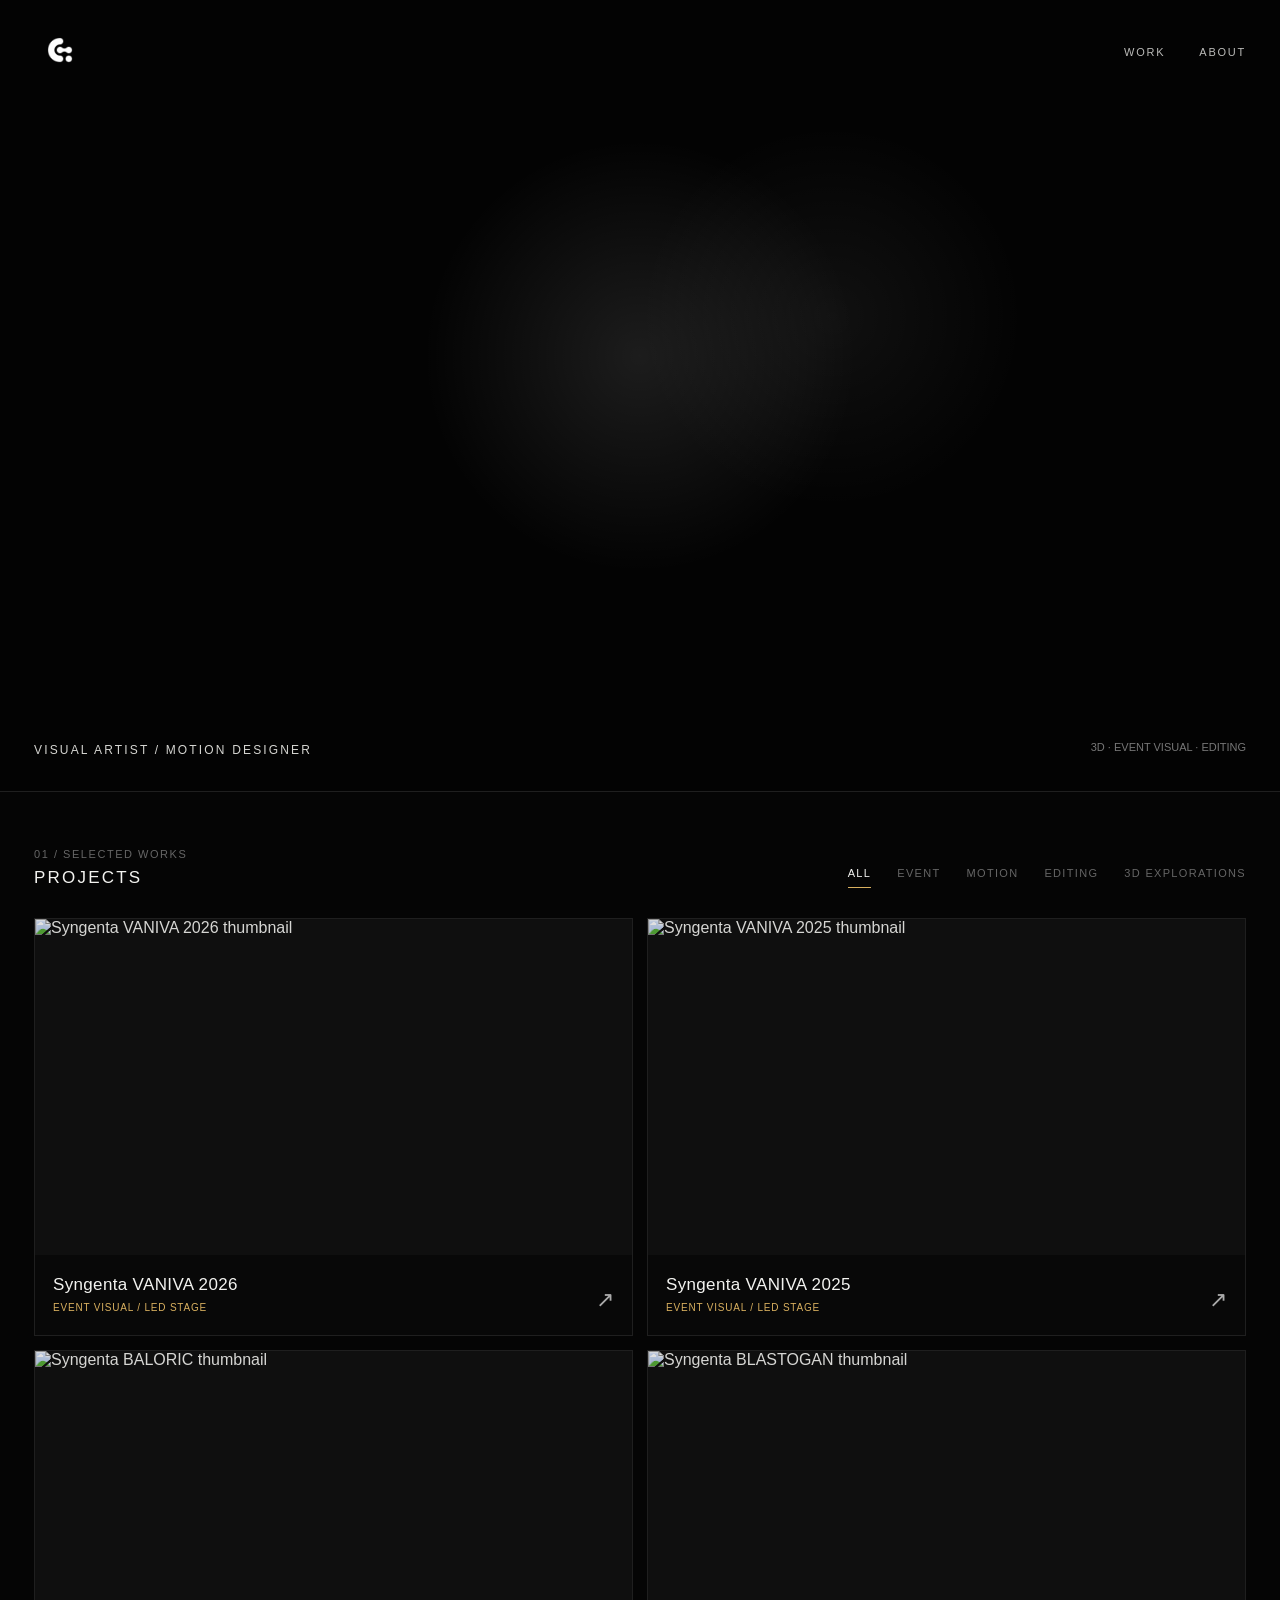
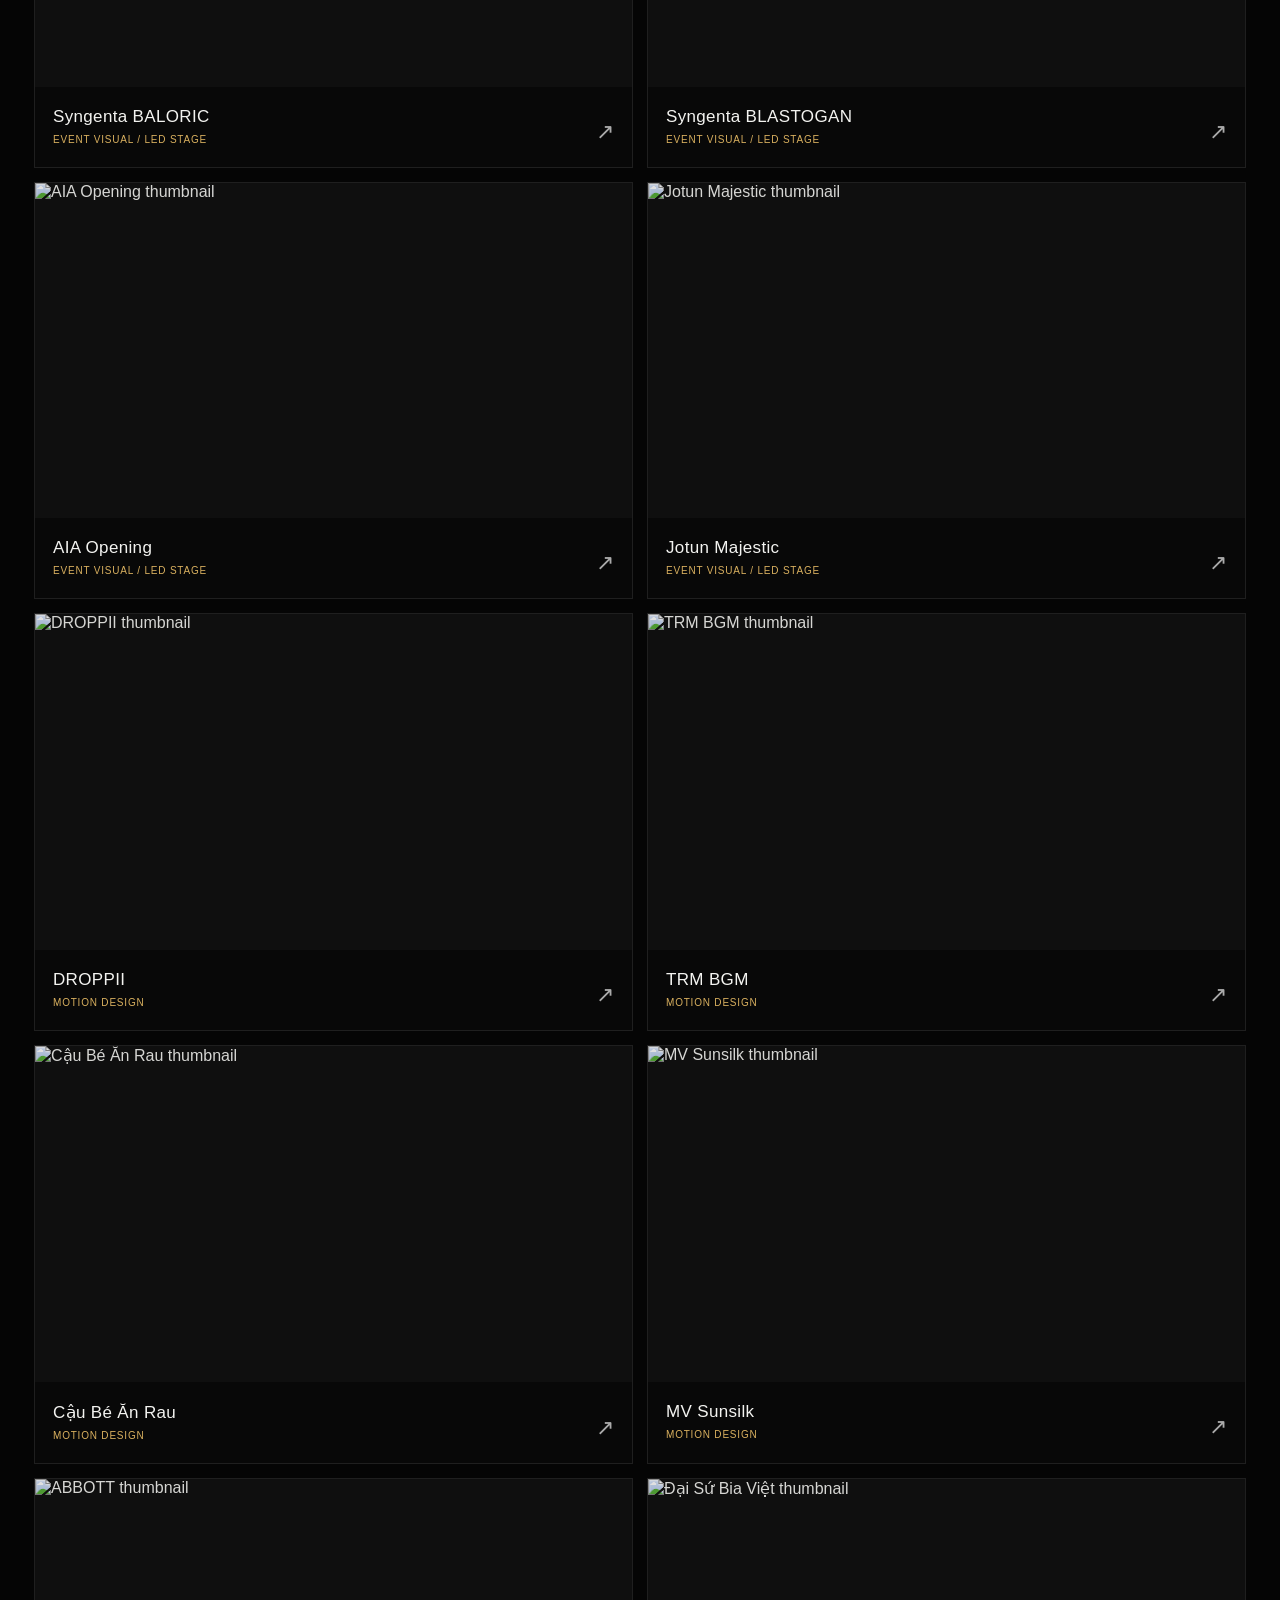
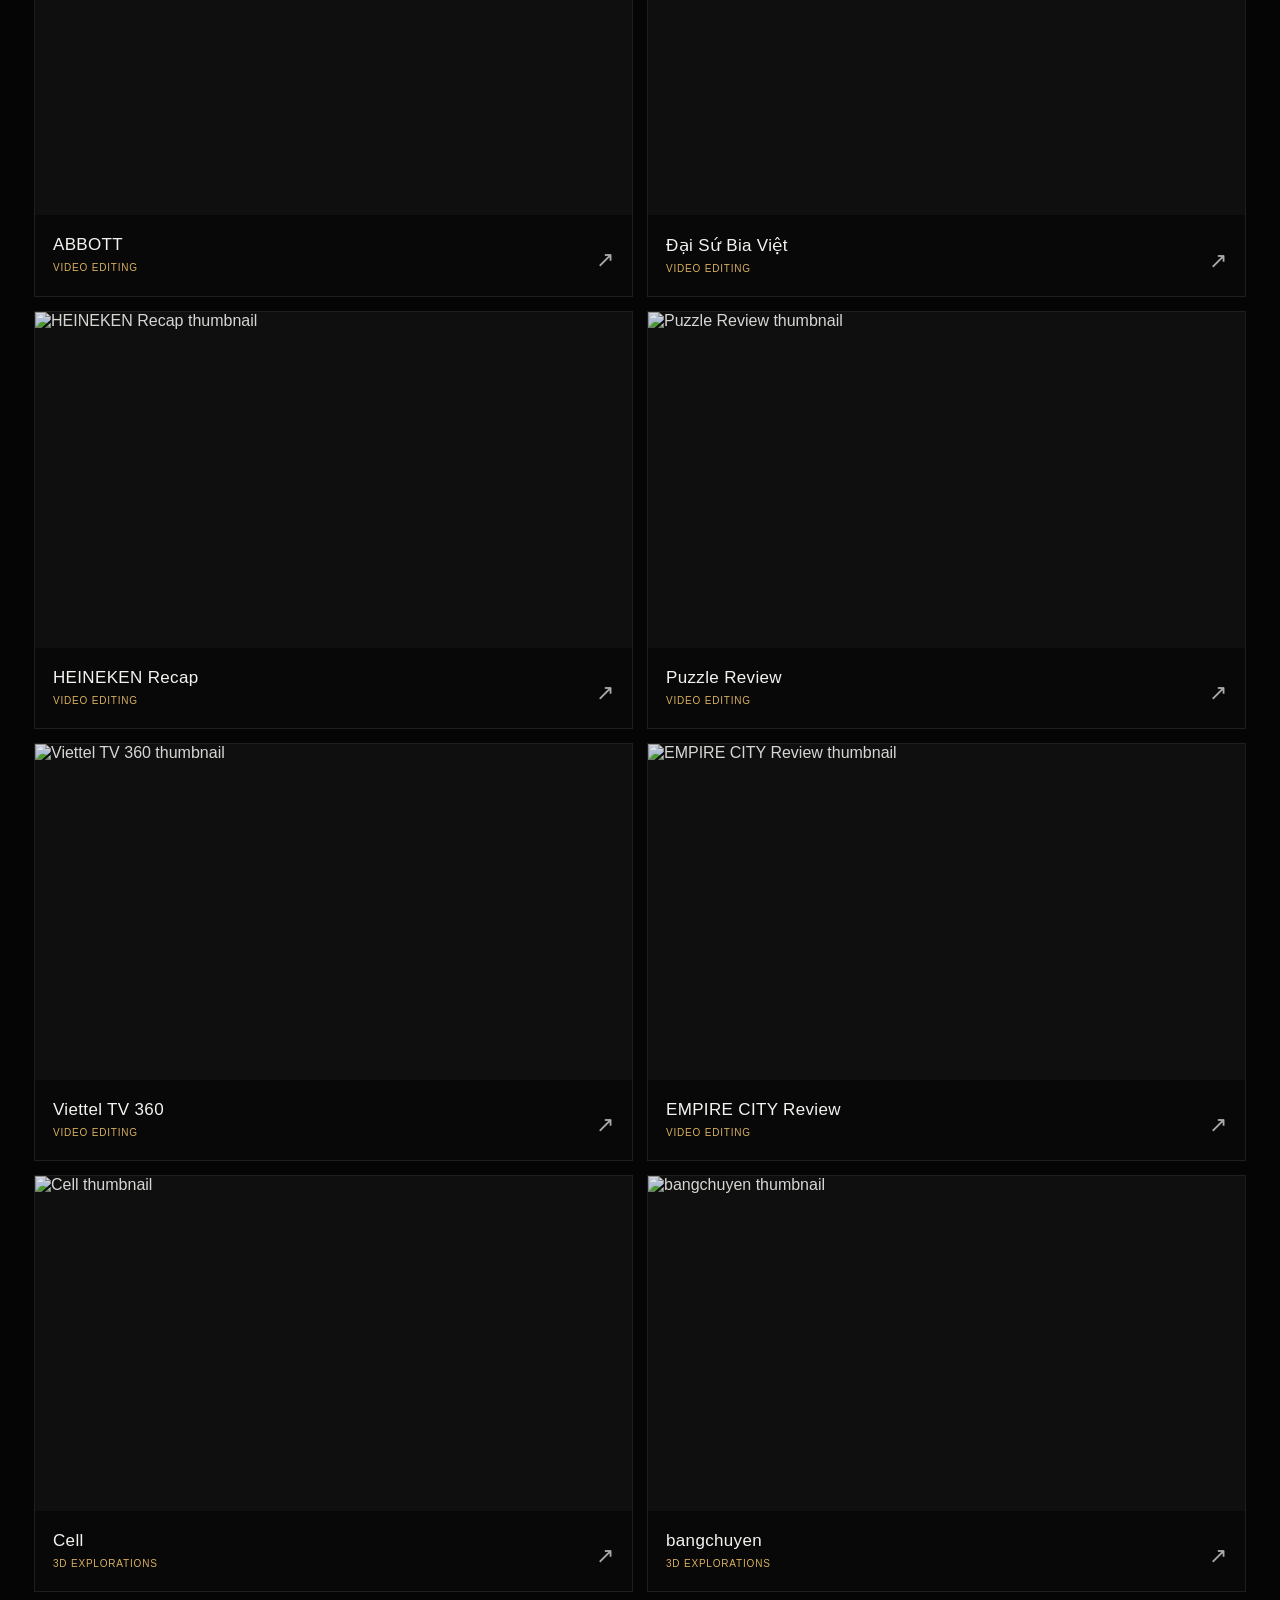
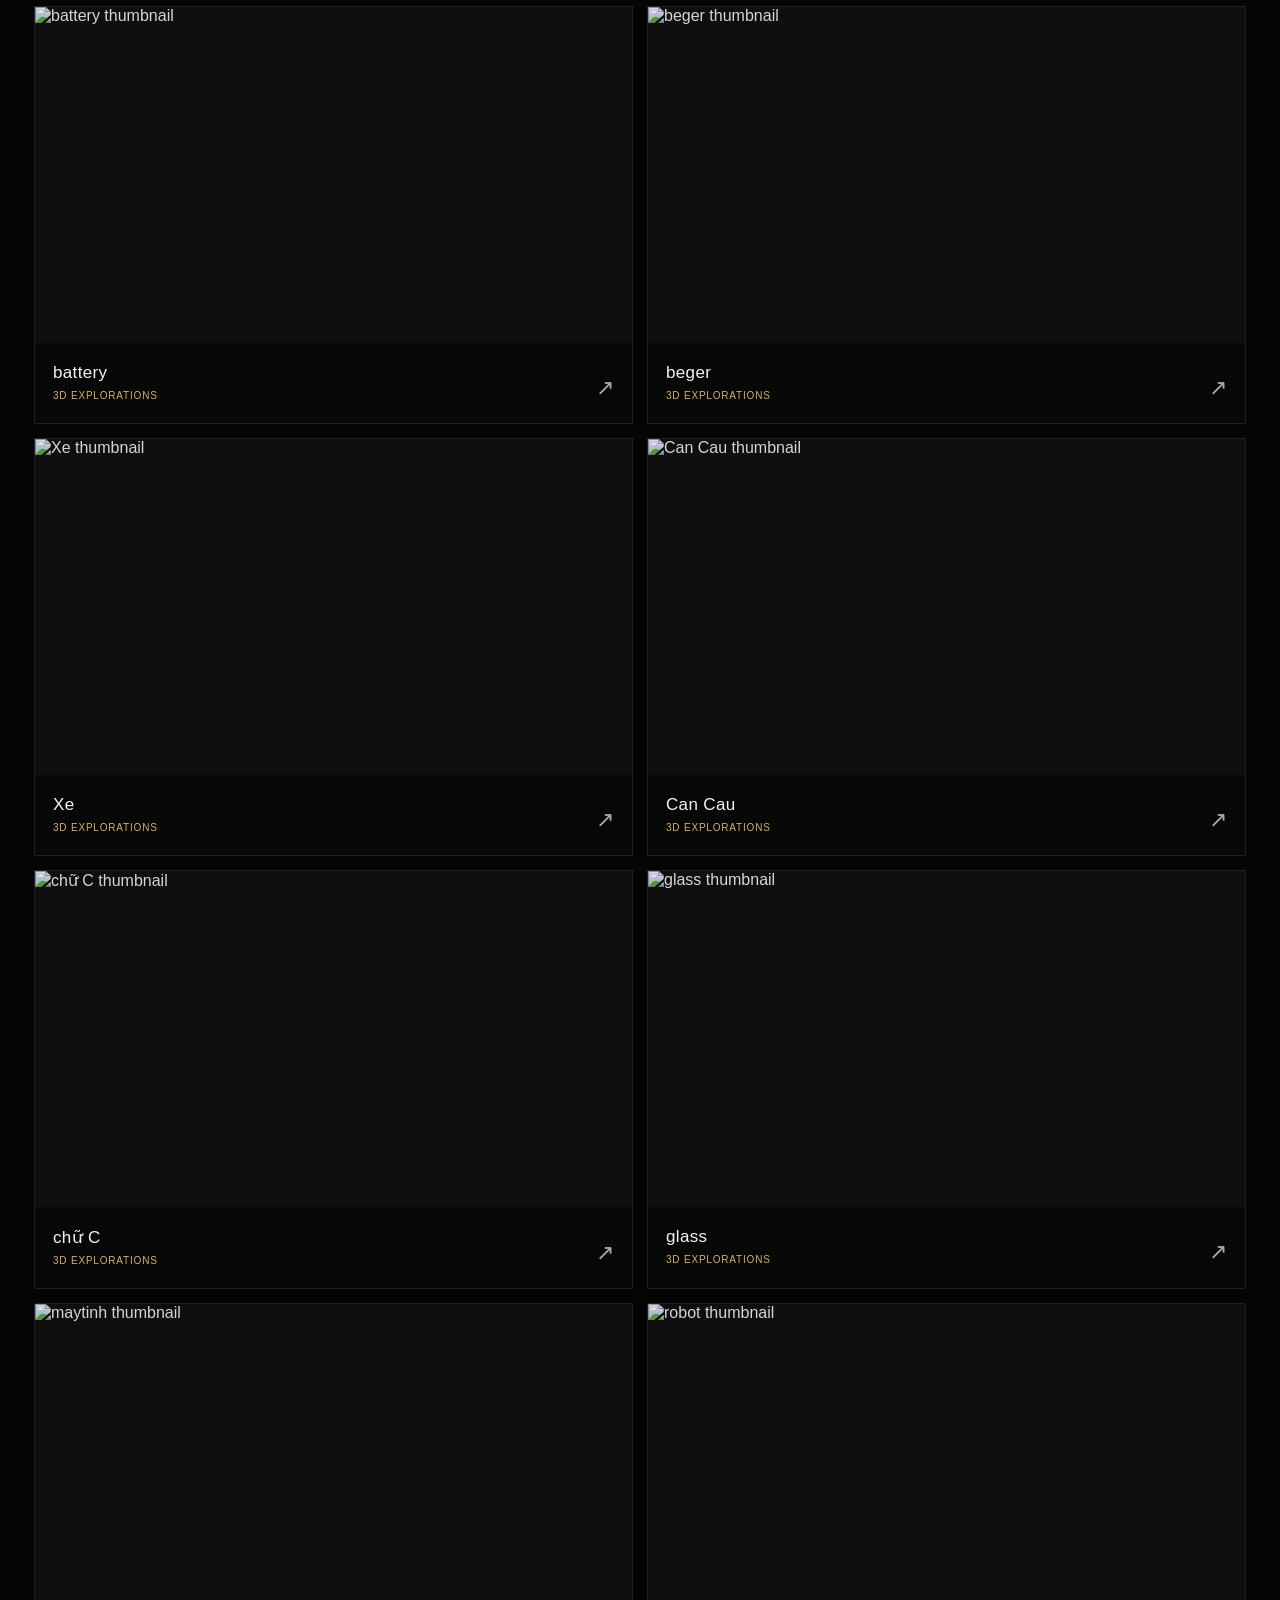
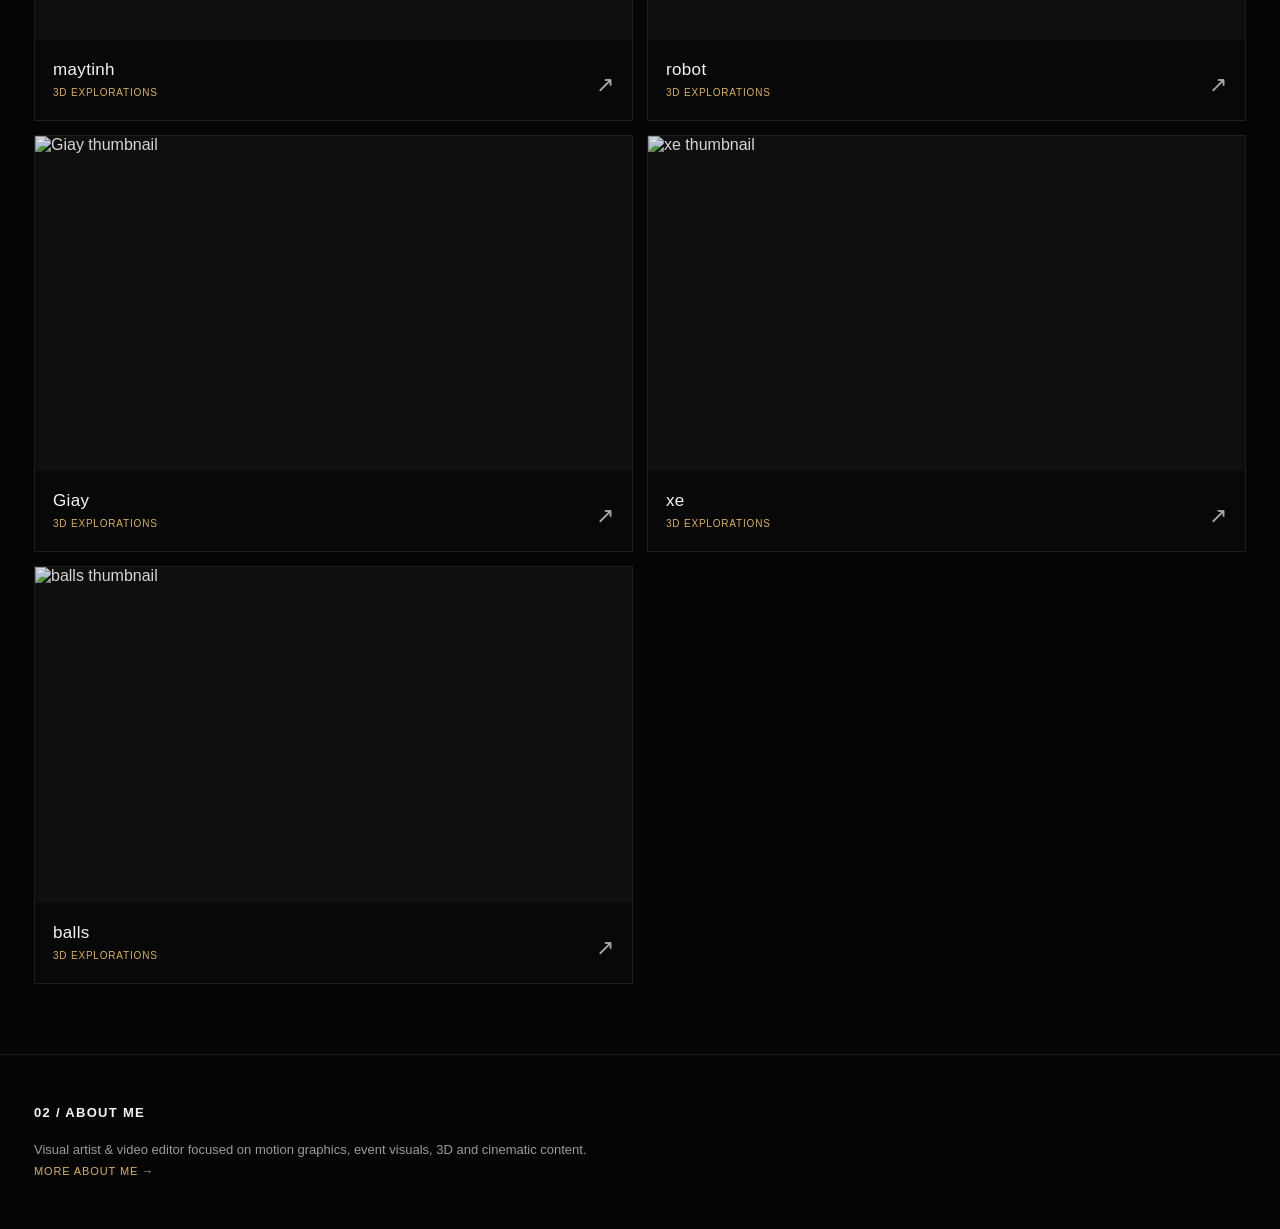
==== index.html @ 20423d8e "Update" ====
<!DOCTYPE html>
<html lang="vi">
<head>
<meta charset="UTF-8" />
<meta name="viewport" content="width=device-width, initial-scale=1.0" />
<title>Cường — Visual Artist</title>
<style>
:root{
  --bg:#050505; --panel:#0b0b0b; --line:#1f1f1f; --text:#f3f3f0;
  --muted:#888; --soft:#b7b7b2; --accent:#d9b05f;
}
*{box-sizing:border-box}
html{scroll-behavior:smooth}
body{margin:0;background:var(--bg);color:var(--text);font-family:Arial,Helvetica,sans-serif}
a{color:inherit;text-decoration:none}
button{font:inherit}
.top{
  position:fixed; inset:0 0 auto 0; z-index:20;
  display:flex; justify-content:space-between; align-items:center;
  padding:24px 34px; mix-blend-mode:difference;
}
.logo{width:52px;height:52px;object-fit:contain}
.nav{display:flex;gap:34px;font-size:11px;letter-spacing:.16em}
.nav a{opacity:.78}.nav a:hover{opacity:1}

.hero{
  height:88vh; min-height:620px; position:relative; overflow:hidden;
  border-bottom:1px solid var(--line);
  background:
    radial-gradient(circle at 50% 45%, rgba(255,255,255,.10), transparent 28%),
    radial-gradient(circle at 65% 40%, rgba(255,255,255,.055), transparent 20%),
    #030303;
}
.hero-video{position:absolute;inset:0;width:100%;height:100%;object-fit:cover}
.hero-copy{
  position:absolute;left:34px;bottom:34px;right:34px;display:flex;justify-content:space-between;align-items:end;gap:20px;
}
.hero-copy .role{font-size:12px;letter-spacing:.18em;color:#d5d5d1;white-space:nowrap}
.hero-copy .note{font-size:11px;color:#777;text-align:right;line-height:1.7;white-space:nowrap}
.section{padding:56px 34px 70px}
.section-head{display:flex;justify-content:space-between;gap:20px;align-items:end;margin-bottom:30px}
.eyebrow{font-size:11px;color:#666;letter-spacing:.14em}
.section-title{font-size:17px;letter-spacing:.13em;margin-top:8px}
.filters{display:flex;gap:26px;flex-wrap:wrap}
.filter{
  border:0;background:none;color:#666;padding:8px 0;cursor:pointer;font-size:11px;letter-spacing:.12em;
  border-bottom:1px solid transparent
}
.filter.active{color:var(--text);border-bottom-color:var(--accent)}
.grid{display:grid;grid-template-columns:repeat(2,1fr);gap:14px}
.card{
  border:1px solid var(--line);background:#080808;overflow:hidden;cursor:pointer;
  transition:transform .25s ease,border-color .25s ease;
}
.card[data-cat="EVENT"]{order:1}
.card[data-cat="MOTION"]{order:2}
.card[data-cat="EDITING"]{order:3}
.card[data-cat="3D"]{order:4}
.card:hover{transform:translateY(-3px);border-color:#383838}
.thumb{
  aspect-ratio:16/9;position:relative;overflow:hidden;
  background:#111;
}
.thumb img,.thumb video{display:block;width:100%;height:100%;object-fit:cover;transition:transform .5s ease}
.thumb:before{
  content:"";position:absolute;inset:0;z-index:2;pointer-events:none;
  background:rgba(0,0,0,.12);opacity:1;transition:opacity .5s ease;
}
.card:hover .thumb:before{opacity:0}
.card:hover .thumb img,.card:hover .thumb video{transform:scale(1.02)}
.art{
  position:absolute;inset:0;display:grid;place-items:center;color:transparent;
  -webkit-text-stroke:1px rgba(255,255,255,.2);font-size:clamp(44px,7vw,100px);
  font-weight:800;letter-spacing:-.06em
}
.meta{padding:20px 18px 22px;display:flex;justify-content:space-between;align-items:end;gap:16px}
.meta h3{margin:0 0 7px;font-size:17px;font-weight:500;letter-spacing:.02em}
.meta p{margin:0;font-size:10px;color:var(--accent);letter-spacing:.08em}
.arrow{font-size:22px;color:#aaa}

.info-row{
  border-top:1px solid var(--line);display:grid;grid-template-columns:1fr;
}
.info-box{padding:50px 34px;border-right:1px solid var(--line)}
.info-box:last-child{border-right:0}
.info-box h4{font-size:13px;letter-spacing:.1em;margin:0 0 20px}
.info-box p{margin:0;color:#9b9b98;line-height:1.6;font-size:13px}
.services{display:grid;grid-template-columns:1fr 1fr;gap:8px 35px;color:#92928f;font-size:12px;line-height:1.55}
.cta{margin-top:35px;color:var(--accent);font-size:11px;letter-spacing:.08em}

.modal{
  position:fixed;inset:0;background:rgba(0,0,0,.94);z-index:50;display:none;
  padding:24px;overflow:auto
}
.modal.open{display:block}
.close{position:fixed;right:28px;top:22px;border:1px solid #333;background:#0c0c0c;color:white;border-radius:999px;padding:10px 16px;cursor:pointer}
.modal-inner{max-width:1100px;margin:70px auto}
.modal-media{width:100%;aspect-ratio:16/9;background:#050505;border:1px solid #222;overflow:hidden}
.modal-media iframe{display:block;width:100%;height:100%;border:0}
.modal-media img{display:none;width:100%;height:100%;object-fit:contain}
.modal h2{font-size:40px;margin:28px 0 8px}.modal-category{color:var(--accent);font-size:10px;letter-spacing:.1em}
@media(max-width:800px){
  .top{padding:18px}.logo{width:44px;height:44px}.nav{gap:16px;font-size:9px}
  .hero{height:78vh;min-height:520px}.hero-copy{left:18px;right:18px}
  .hero-video{object-fit:contain;object-position:center}
  .hero-copy{gap:10px}.hero-copy .role,.hero-copy .note{font-size:7.5px;letter-spacing:.06em}
  .grid{grid-template-columns:1fr}.section{padding:45px 18px 60px}
  .section-head{align-items:flex-start;flex-direction:column}.filters{gap:18px}
  .info-row{grid-template-columns:1fr}.info-box{border-right:0;border-bottom:1px solid var(--line);padding:35px 18px}
  .modal{padding:18px}.modal-inner{margin:60px auto}.modal h2{font-size:28px}.close{right:18px;top:16px}
}
</style>
</head>
<body>
<header class="top">
  <a href="index.html"><img class="logo" src="assets/logo.png" alt="Logo"></a>
  <nav class="nav">
    <a href="index.html#work">WORK</a><a href="about.html">ABOUT</a>
  </nav>
</header>

<section class="hero" id="top">
  <video class="hero-video" autoplay muted loop playsinline>
    <source src="assets/videos/giay_1.mp4" type="video/mp4">
  </video>
  <div class="hero-copy">
    <div class="role">VISUAL ARTIST / MOTION DESIGNER</div>
    <div class="note">3D · EVENT VISUAL · EDITING</div>
  </div>
</section>

<section class="section" id="work">
  <div class="section-head">
    <div><div class="eyebrow">01 / SELECTED WORKS</div><div class="section-title">PROJECTS</div></div>
    <div class="filters">
      <button class="filter active" data-filter="ALL">ALL</button>
      <button class="filter" data-filter="EVENT">EVENT</button>
      <button class="filter" data-filter="MOTION">MOTION</button>
      <button class="filter" data-filter="EDITING">EDITING</button>
      <button class="filter" data-filter="3D">3D EXPLORATIONS</button>
    </div>
  </div>

  <div class="grid" id="grid">
    <article class="card" data-cat="EVENT" data-video="6sA-zxqi7v4" data-title="Syngenta VANIVA 2026" data-category="EVENT VISUAL / LED STAGE">
      <div class="thumb"><img src="https://i.ytimg.com/vi/6sA-zxqi7v4/hqdefault.jpg" alt="Syngenta VANIVA 2026 thumbnail"></div>
      <div class="meta"><div><h3>Syngenta VANIVA 2026</h3><p>EVENT VISUAL / LED STAGE</p></div><span class="arrow">↗</span></div>
    </article>
    <article class="card" data-cat="3D" data-video="U-yZNqQVyns" data-title="Cell" data-category="3D EXPLORATIONS">
      <div class="thumb"><img src="https://i.ytimg.com/vi/U-yZNqQVyns/hqdefault.jpg" alt="Cell thumbnail" loading="lazy"></div>
      <div class="meta"><div><h3>Cell</h3><p>3D EXPLORATIONS</p></div><span class="arrow">↗</span></div>
    </article>
    <article class="card" data-cat="3D" data-video="sYf1fS3Aq9I" data-title="bangchuyen" data-category="3D EXPLORATIONS">
      <div class="thumb"><img src="https://i.ytimg.com/vi/sYf1fS3Aq9I/hqdefault.jpg" alt="bangchuyen thumbnail" loading="lazy"></div>
      <div class="meta"><div><h3>bangchuyen</h3><p>3D EXPLORATIONS</p></div><span class="arrow">↗</span></div>
    </article>
    <article class="card" data-cat="3D" data-video="ia6evfsVV-A" data-title="battery" data-category="3D EXPLORATIONS">
      <div class="thumb"><img src="https://i.ytimg.com/vi/ia6evfsVV-A/hqdefault.jpg" alt="battery thumbnail" loading="lazy"></div>
      <div class="meta"><div><h3>battery</h3><p>3D EXPLORATIONS</p></div><span class="arrow">↗</span></div>
    </article>
    <article class="card" data-cat="3D" data-video="ka4TWDkLTWE" data-title="beger" data-category="3D EXPLORATIONS">
      <div class="thumb"><img src="https://i.ytimg.com/vi/ka4TWDkLTWE/hqdefault.jpg" alt="beger thumbnail" loading="lazy"></div>
      <div class="meta"><div><h3>beger</h3><p>3D EXPLORATIONS</p></div><span class="arrow">↗</span></div>
    </article>
    <article class="card" data-cat="3D" data-video="eKT0KDdfbSI" data-title="Xe" data-category="3D EXPLORATIONS">
      <div class="thumb"><img src="https://i.ytimg.com/vi/eKT0KDdfbSI/hqdefault.jpg" alt="Xe thumbnail" loading="lazy"></div>
      <div class="meta"><div><h3>Xe</h3><p>3D EXPLORATIONS</p></div><span class="arrow">↗</span></div>
    </article>
    <article class="card" data-cat="3D" data-video="ofZ-VG8RTYM" data-title="Can Cau" data-category="3D EXPLORATIONS">
      <div class="thumb"><img src="https://i.ytimg.com/vi/ofZ-VG8RTYM/hqdefault.jpg" alt="Can Cau thumbnail" loading="lazy"></div>
      <div class="meta"><div><h3>Can Cau</h3><p>3D EXPLORATIONS</p></div><span class="arrow">↗</span></div>
    </article>
    <article class="card" data-cat="3D" data-video="NkuWmxwVcZo" data-title="chữ C" data-category="3D EXPLORATIONS">
      <div class="thumb"><img src="https://i.ytimg.com/vi/NkuWmxwVcZo/hqdefault.jpg" alt="chữ C thumbnail" loading="lazy"></div>
      <div class="meta"><div><h3>chữ C</h3><p>3D EXPLORATIONS</p></div><span class="arrow">↗</span></div>
    </article>
    <article class="card" data-cat="3D" data-video="VlwT2U1RGMo" data-title="glass" data-category="3D EXPLORATIONS">
      <div class="thumb"><img src="https://i.ytimg.com/vi/VlwT2U1RGMo/hqdefault.jpg" alt="glass thumbnail" loading="lazy"></div>
      <div class="meta"><div><h3>glass</h3><p>3D EXPLORATIONS</p></div><span class="arrow">↗</span></div>
    </article>
    <article class="card" data-cat="3D" data-video="ahlWnMLXynU" data-title="maytinh" data-category="3D EXPLORATIONS">
      <div class="thumb"><img src="https://i.ytimg.com/vi/ahlWnMLXynU/hqdefault.jpg" alt="maytinh thumbnail" loading="lazy"></div>
      <div class="meta"><div><h3>maytinh</h3><p>3D EXPLORATIONS</p></div><span class="arrow">↗</span></div>
    </article>
    <article class="card" data-cat="3D" data-video="-2MRdk_2Erg" data-title="robot" data-category="3D EXPLORATIONS">
      <div class="thumb"><img src="https://i.ytimg.com/vi/-2MRdk_2Erg/hqdefault.jpg" alt="robot thumbnail" loading="lazy"></div>
      <div class="meta"><div><h3>robot</h3><p>3D EXPLORATIONS</p></div><span class="arrow">↗</span></div>
    </article>
    <article class="card" data-cat="3D" data-video="8PiAumzWV1k" data-title="Giay" data-category="3D EXPLORATIONS">
      <div class="thumb"><img src="https://i.ytimg.com/vi/8PiAumzWV1k/hqdefault.jpg" alt="Giay thumbnail" loading="lazy"></div>
      <div class="meta"><div><h3>Giay</h3><p>3D EXPLORATIONS</p></div><span class="arrow">↗</span></div>
    </article>
    <article class="card" data-cat="3D" data-video="ugdUMQbvVQY" data-title="xe" data-category="3D EXPLORATIONS">
      <div class="thumb"><img src="https://i.ytimg.com/vi/ugdUMQbvVQY/hqdefault.jpg" alt="xe thumbnail" loading="lazy"></div>
      <div class="meta"><div><h3>xe</h3><p>3D EXPLORATIONS</p></div><span class="arrow">↗</span></div>
    </article>
    <article class="card" data-cat="3D" data-video="QKWSni_15Ks" data-title="balls" data-category="3D EXPLORATIONS">
      <div class="thumb"><img src="https://i.ytimg.com/vi/QKWSni_15Ks/hqdefault.jpg" alt="balls thumbnail" loading="lazy"></div>
      <div class="meta"><div><h3>balls</h3><p>3D EXPLORATIONS</p></div><span class="arrow">↗</span></div>
    </article>
    <article class="card" data-cat="EVENT" data-video="q_cbhYwgh4A" data-title="Syngenta VANIVA 2025" data-category="EVENT VISUAL / LED STAGE">
      <div class="thumb"><img src="https://i.ytimg.com/vi/q_cbhYwgh4A/hqdefault.jpg" alt="Syngenta VANIVA 2025 thumbnail" loading="lazy"></div>
      <div class="meta"><div><h3>Syngenta VANIVA 2025</h3><p>EVENT VISUAL / LED STAGE</p></div><span class="arrow">↗</span></div>
    </article>
    <article class="card" data-cat="EVENT" data-video="uNPovoSzhiY" data-title="Syngenta BALORIC" data-category="EVENT VISUAL / LED STAGE">
      <div class="thumb"><img src="https://i.ytimg.com/vi/uNPovoSzhiY/hqdefault.jpg" alt="Syngenta BALORIC thumbnail" loading="lazy"></div>
      <div class="meta"><div><h3>Syngenta BALORIC</h3><p>EVENT VISUAL / LED STAGE</p></div><span class="arrow">↗</span></div>
    </article>
    <article class="card" data-cat="EVENT" data-video="l1y2-dmFBjY" data-title="Syngenta BLASTOGAN" data-category="EVENT VISUAL / LED STAGE">
      <div class="thumb"><img src="https://i.ytimg.com/vi/l1y2-dmFBjY/hqdefault.jpg" alt="Syngenta BLASTOGAN thumbnail" loading="lazy"></div>
      <div class="meta"><div><h3>Syngenta BLASTOGAN</h3><p>EVENT VISUAL / LED STAGE</p></div><span class="arrow">↗</span></div>
    </article>
    <article class="card" data-cat="EVENT" data-video="PlK2rkwNQvg" data-title="AIA Opening" data-category="EVENT VISUAL / LED STAGE">
      <div class="thumb"><img src="https://i.ytimg.com/vi/PlK2rkwNQvg/hqdefault.jpg" alt="AIA Opening thumbnail" loading="lazy"></div>
      <div class="meta"><div><h3>AIA Opening</h3><p>EVENT VISUAL / LED STAGE</p></div><span class="arrow">↗</span></div>
    </article>
    <article class="card" data-cat="EVENT" data-video="0jo7dJBhww0" data-title="Jotun Majestic" data-category="EVENT VISUAL / LED STAGE">
      <div class="thumb"><img src="https://i.ytimg.com/vi/0jo7dJBhww0/hqdefault.jpg" alt="Jotun Majestic thumbnail" loading="lazy"></div>
      <div class="meta"><div><h3>Jotun Majestic</h3><p>EVENT VISUAL / LED STAGE</p></div><span class="arrow">↗</span></div>
    </article>
    <article class="card" data-cat="EDITING" data-video="77JFdbl6MQI" data-title="ABBOTT" data-category="VIDEO EDITING">
      <div class="thumb"><img src="https://i.ytimg.com/vi/77JFdbl6MQI/hqdefault.jpg" alt="ABBOTT thumbnail" loading="lazy"></div>
      <div class="meta"><div><h3>ABBOTT</h3><p>VIDEO EDITING</p></div><span class="arrow">↗</span></div>
    </article>
    <article class="card" data-cat="EDITING" data-video="rooUxNhh8Tk" data-title="Đại Sứ Bia Việt" data-category="VIDEO EDITING">
      <div class="thumb"><img src="https://i.ytimg.com/vi/rooUxNhh8Tk/hqdefault.jpg" alt="Đại Sứ Bia Việt thumbnail" loading="lazy"></div>
      <div class="meta"><div><h3>Đại Sứ Bia Việt</h3><p>VIDEO EDITING</p></div><span class="arrow">↗</span></div>
    </article>
    <article class="card" data-cat="EDITING" data-video="r-G0ZVyq8MU" data-title="HEINEKEN Recap" data-category="VIDEO EDITING">
      <div class="thumb"><img src="https://i.ytimg.com/vi/r-G0ZVyq8MU/hqdefault.jpg" alt="HEINEKEN Recap thumbnail" loading="lazy"></div>
      <div class="meta"><div><h3>HEINEKEN Recap</h3><p>VIDEO EDITING</p></div><span class="arrow">↗</span></div>
    </article>
    <article class="card" data-cat="EDITING" data-video="-Uy4yhtB9PE" data-title="Puzzle Review" data-category="VIDEO EDITING">
      <div class="thumb"><img src="https://i.ytimg.com/vi/-Uy4yhtB9PE/hqdefault.jpg" alt="Puzzle Review thumbnail" loading="lazy"></div>
      <div class="meta"><div><h3>Puzzle Review</h3><p>VIDEO EDITING</p></div><span class="arrow">↗</span></div>
    </article>
    <article class="card" data-cat="EDITING" data-video="tvSbwZFsOyM" data-title="Viettel TV 360" data-category="VIDEO EDITING">
      <div class="thumb"><img src="https://i.ytimg.com/vi/tvSbwZFsOyM/hqdefault.jpg" alt="Viettel TV 360 thumbnail" loading="lazy"></div>
      <div class="meta"><div><h3>Viettel TV 360</h3><p>VIDEO EDITING</p></div><span class="arrow">↗</span></div>
    </article>
    <article class="card" data-cat="EDITING" data-video="HhEz293NPJQ" data-title="EMPIRE CITY Review" data-category="VIDEO EDITING">
      <div class="thumb"><img src="https://i.ytimg.com/vi/HhEz293NPJQ/hqdefault.jpg" alt="EMPIRE CITY Review thumbnail" loading="lazy"></div>
      <div class="meta"><div><h3>EMPIRE CITY Review</h3><p>VIDEO EDITING</p></div><span class="arrow">↗</span></div>
    </article>
    <article class="card" data-cat="MOTION" data-video="fyZs5vXZT70" data-title="DROPPII" data-category="MOTION DESIGN">
      <div class="thumb"><img src="https://i.ytimg.com/vi/fyZs5vXZT70/hqdefault.jpg" alt="DROPPII thumbnail" loading="lazy"></div>
      <div class="meta"><div><h3>DROPPII</h3><p>MOTION DESIGN</p></div><span class="arrow">↗</span></div>
    </article>
    <article class="card" data-cat="MOTION" data-video="N7o5Y0JusLk" data-title="TRM BGM" data-category="MOTION DESIGN">
      <div class="thumb"><img src="https://i.ytimg.com/vi/N7o5Y0JusLk/hqdefault.jpg" alt="TRM BGM thumbnail" loading="lazy"></div>
      <div class="meta"><div><h3>TRM BGM</h3><p>MOTION DESIGN</p></div><span class="arrow">↗</span></div>
    </article>
    <article class="card" data-cat="MOTION" data-video="HSZMES1Xo2o" data-title="Cậu Bé Ăn Rau" data-category="MOTION DESIGN">
      <div class="thumb"><img src="https://i.ytimg.com/vi/HSZMES1Xo2o/hqdefault.jpg" alt="Cậu Bé Ăn Rau thumbnail" loading="lazy"></div>
      <div class="meta"><div><h3>Cậu Bé Ăn Rau</h3><p>MOTION DESIGN</p></div><span class="arrow">↗</span></div>
    </article>
    <article class="card" data-cat="MOTION" data-video="LfWkdLpfxsc" data-title="MV Sunsilk" data-category="MOTION DESIGN">
      <div class="thumb"><img src="https://i.ytimg.com/vi/LfWkdLpfxsc/hqdefault.jpg" alt="MV Sunsilk thumbnail" loading="lazy"></div>
      <div class="meta"><div><h3>MV Sunsilk</h3><p>MOTION DESIGN</p></div><span class="arrow">↗</span></div>
    </article>
  </div>
</section>

<section class="info-row">
  <div class="info-box" id="about">
    <h4><a href="about.html">02 / ABOUT ME</a></h4>
    <p>Visual artist & video editor focused on motion graphics, event visuals, 3D and cinematic content.</p>
    <a class="cta" href="about.html">MORE ABOUT ME →</a>
  </div>
</section>

<div class="modal" id="modal">
  <button class="close" id="close">CLOSE ×</button>
  <div class="modal-inner">
    <div class="modal-media">
      <iframe id="projectVideo" title="Project video" allow="autoplay; encrypted-media; picture-in-picture" allowfullscreen></iframe>
      <img id="projectImage" src="" alt="Project preview">
    </div>
    <h2 id="modalTitle">PROJECT</h2>
    <div class="modal-category" id="modalCategory">EVENT VISUAL / LED STAGE</div>
  </div>
</div>

<script>
const filters=[...document.querySelectorAll('.filter')];
const cards=[...document.querySelectorAll('.card')];
document.querySelectorAll('.thumb video').forEach(preview=>{
  const card=preview.closest('.card');
  card.addEventListener('mouseenter',()=>preview.play().catch(()=>{}));
  card.addEventListener('mouseleave',()=>{
    preview.pause();
    preview.currentTime=0;
  });
});
filters.forEach(btn=>btn.addEventListener('click',()=>{
  filters.forEach(x=>x.classList.remove('active')); btn.classList.add('active');
  const f=btn.dataset.filter;
  cards.forEach(card=>{
    const show=f==='ALL'||card.dataset.cat.split(' ').includes(f);
    card.style.display=show?'block':'none';
  });
}));
const modal=document.getElementById('modal');
const projectVideo=document.getElementById('projectVideo');
const projectImage=document.getElementById('projectImage');
const modalTitle=document.getElementById('modalTitle');
const modalCategory=document.getElementById('modalCategory');
const mediaCards=[...document.querySelectorAll('[data-video],[data-image]')];
const openModal=card=>{
  if(card.dataset.video){
    projectImage.style.display='none';
    projectVideo.style.display='block';
    projectVideo.src=`https://www.youtube.com/embed/${card.dataset.video}?autoplay=1&rel=0`;
  }else{
    projectVideo.style.display='none';
    projectImage.style.display='block';
    projectImage.src=card.dataset.image;
    projectImage.alt=`${card.dataset.title} preview`;
  }
  modalTitle.textContent=card.dataset.title;
  modalCategory.textContent=card.dataset.category;
  modal.classList.add('open');
  document.body.style.overflow='hidden';
};
const closeModal=()=>{
  modal.classList.remove('open');
  projectVideo.src='';
  projectImage.src='';
  document.body.style.overflow='';
};
mediaCards.forEach(card=>card.addEventListener('click',()=>openModal(card)));
document.getElementById('close').onclick=closeModal;
modal.addEventListener('click',e=>{if(e.target===modal)closeModal()});
document.addEventListener('keydown',e=>{if(e.key==='Escape'&&modal.classList.contains('open'))closeModal()});
</script>
</body>
</html>
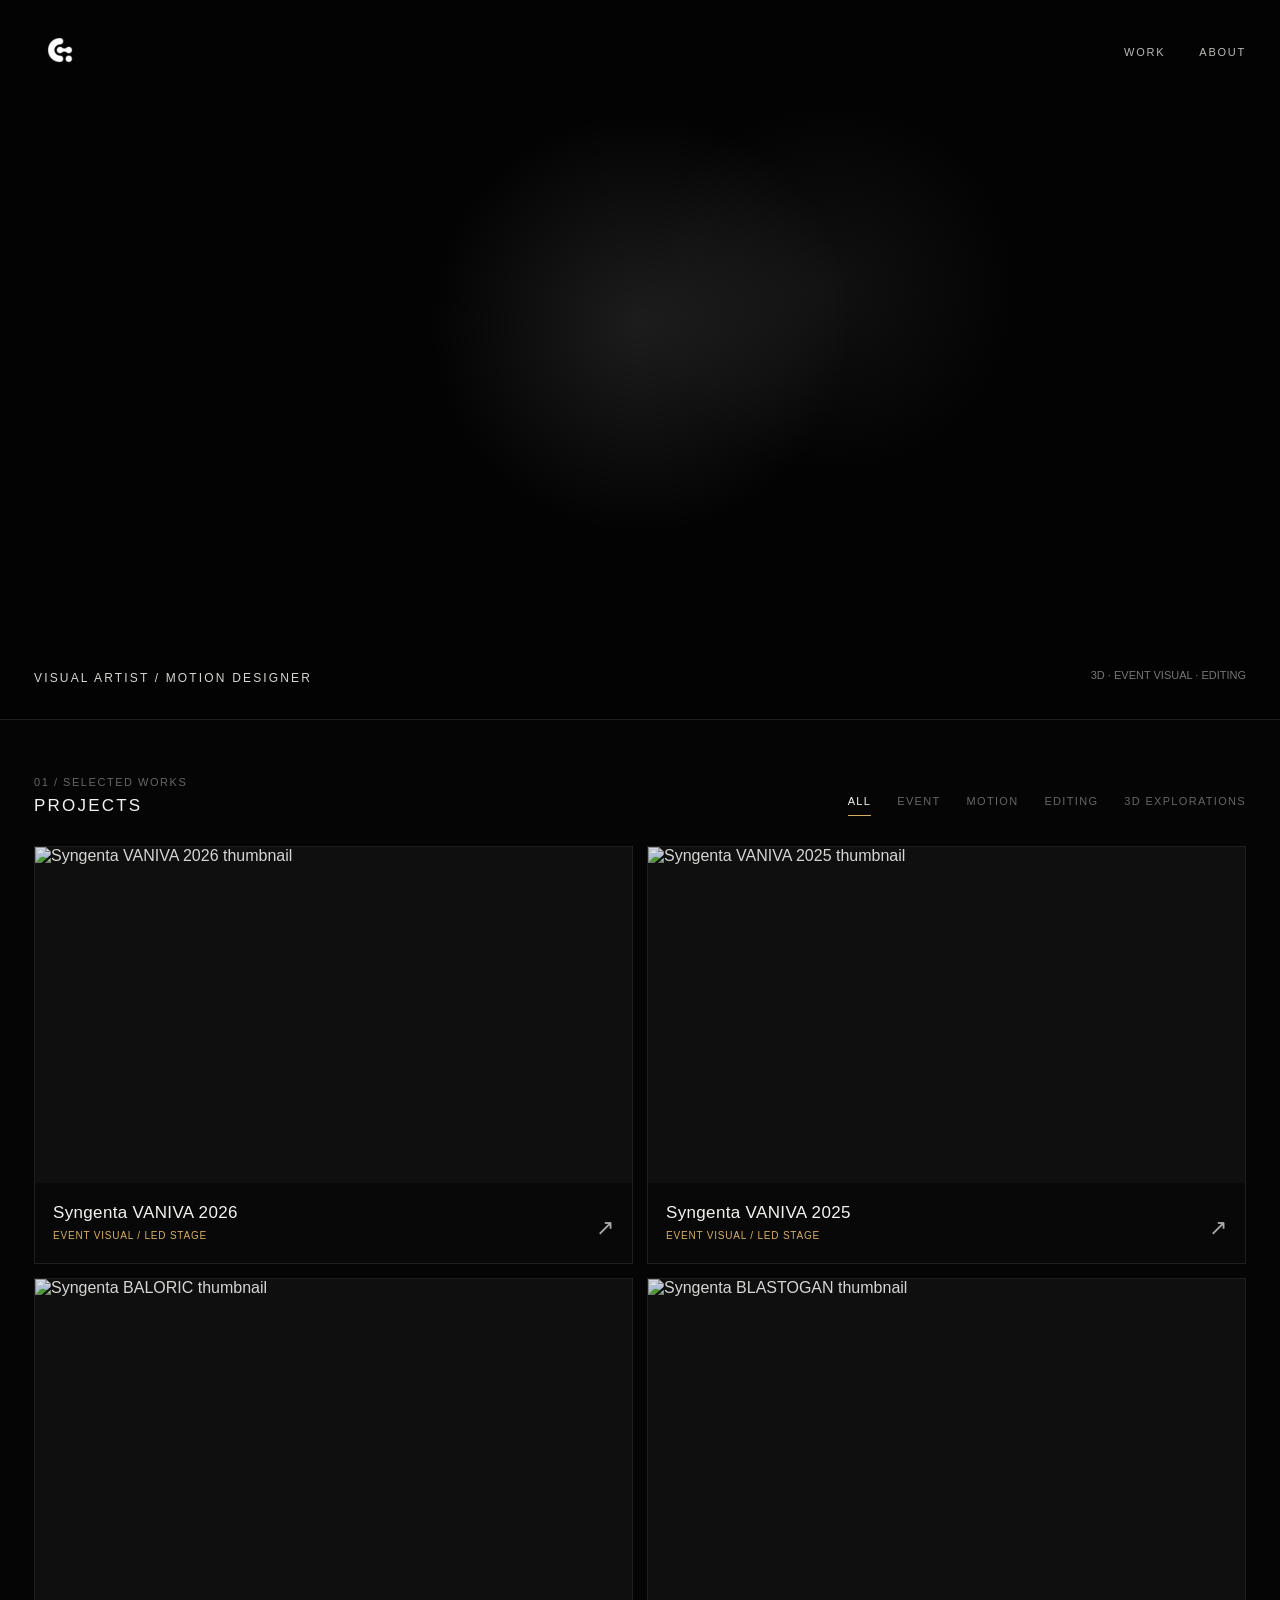
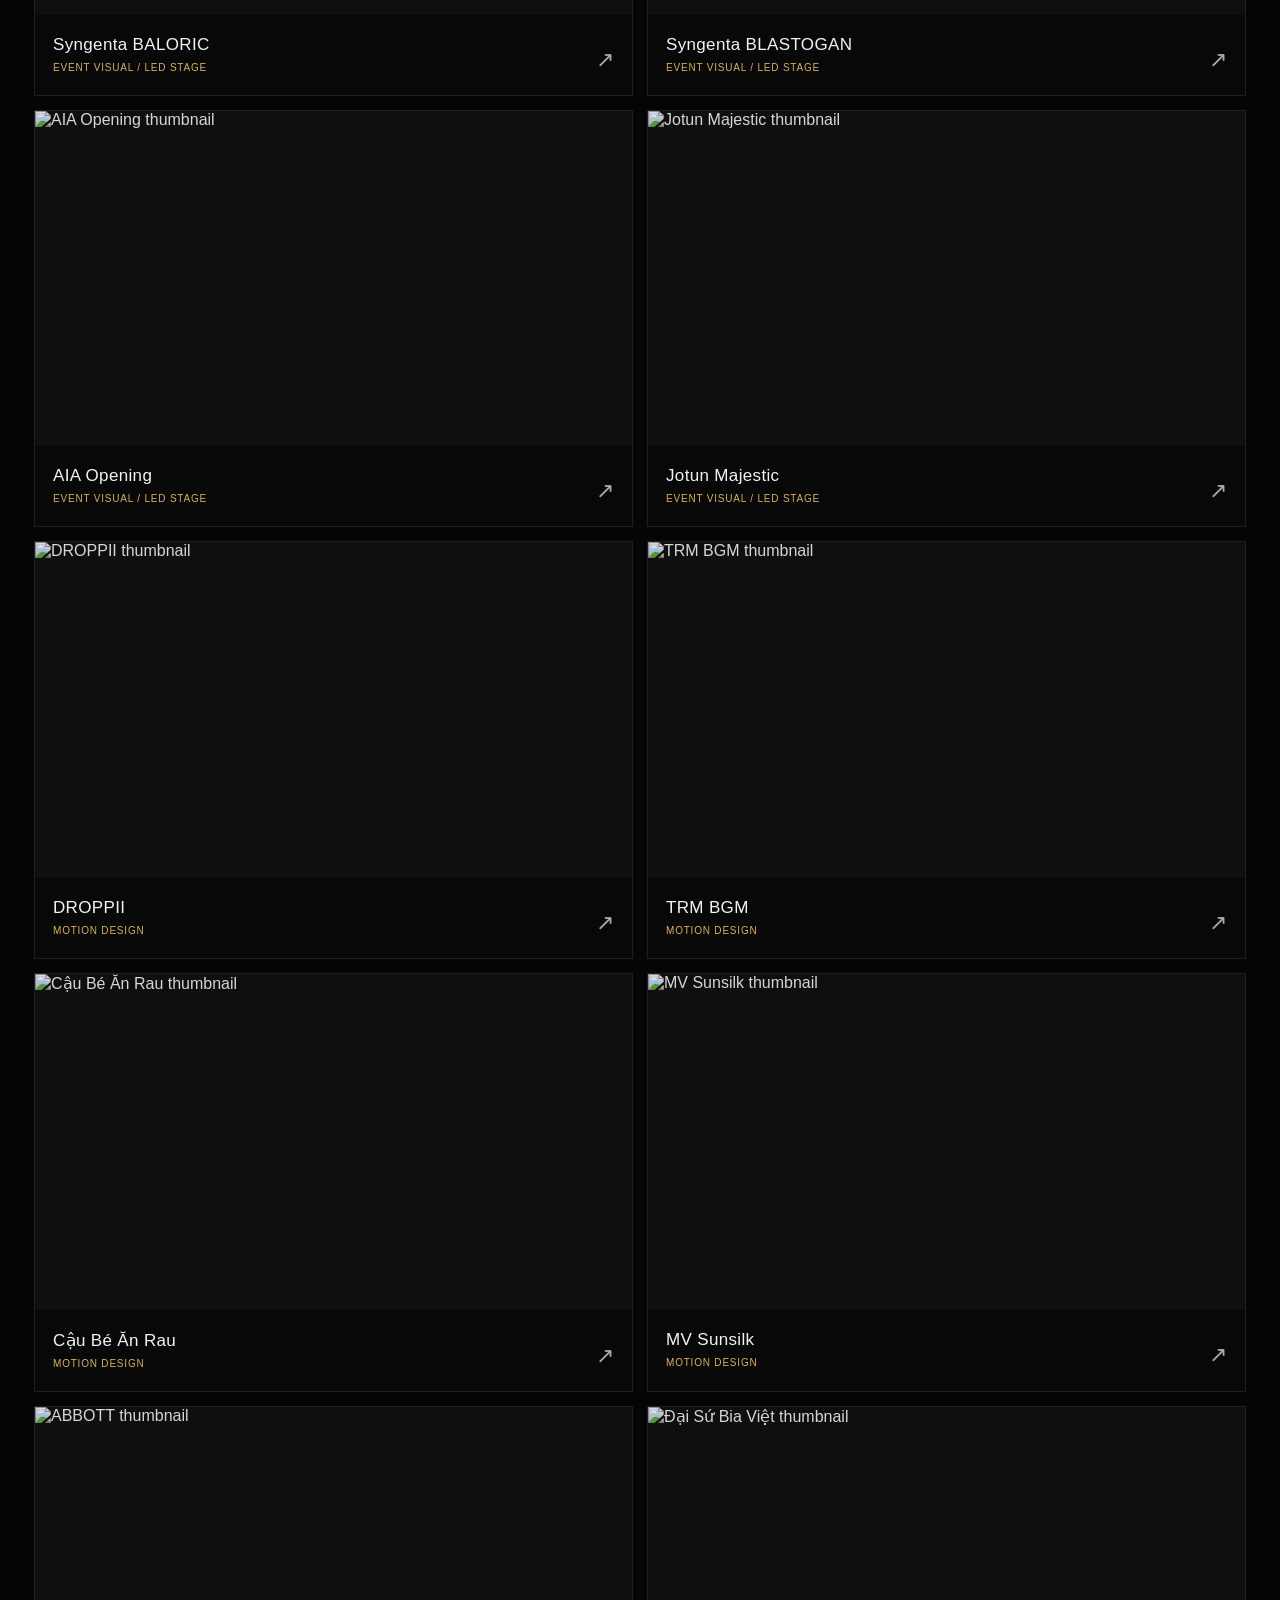
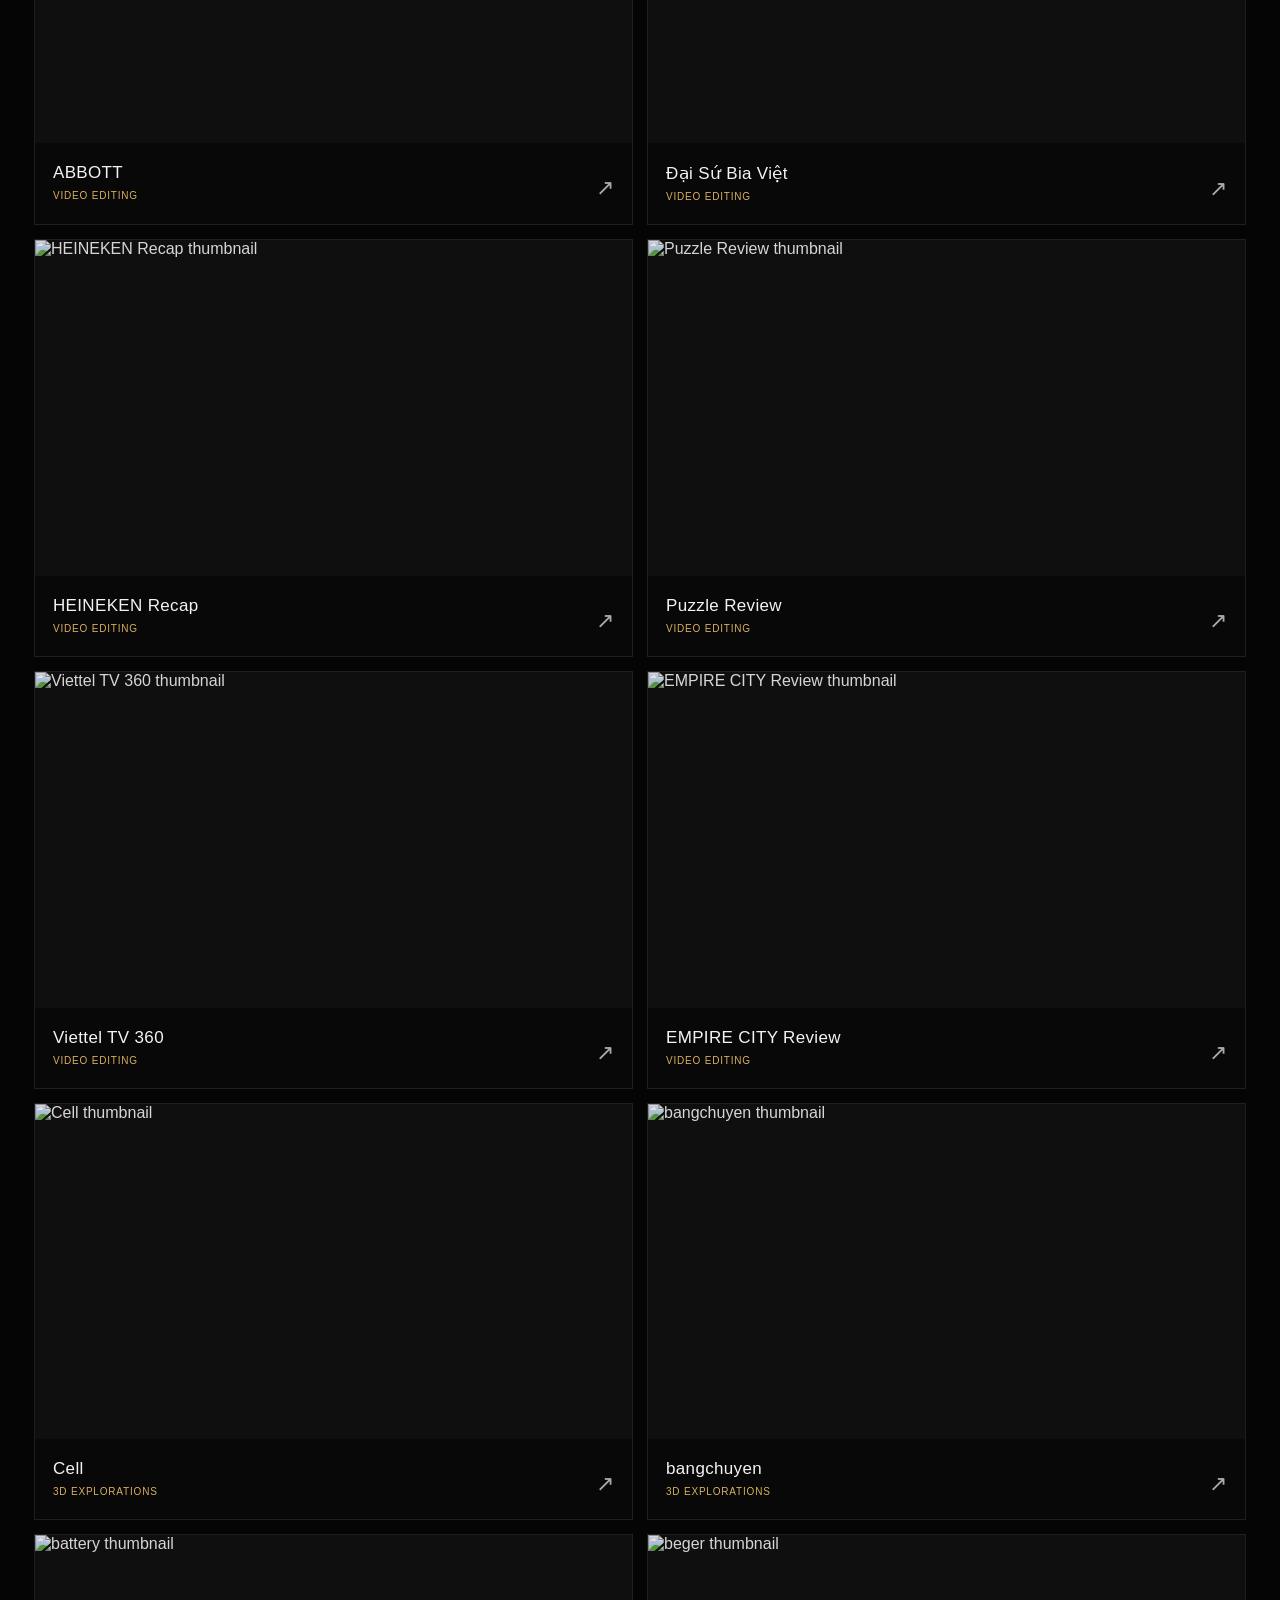
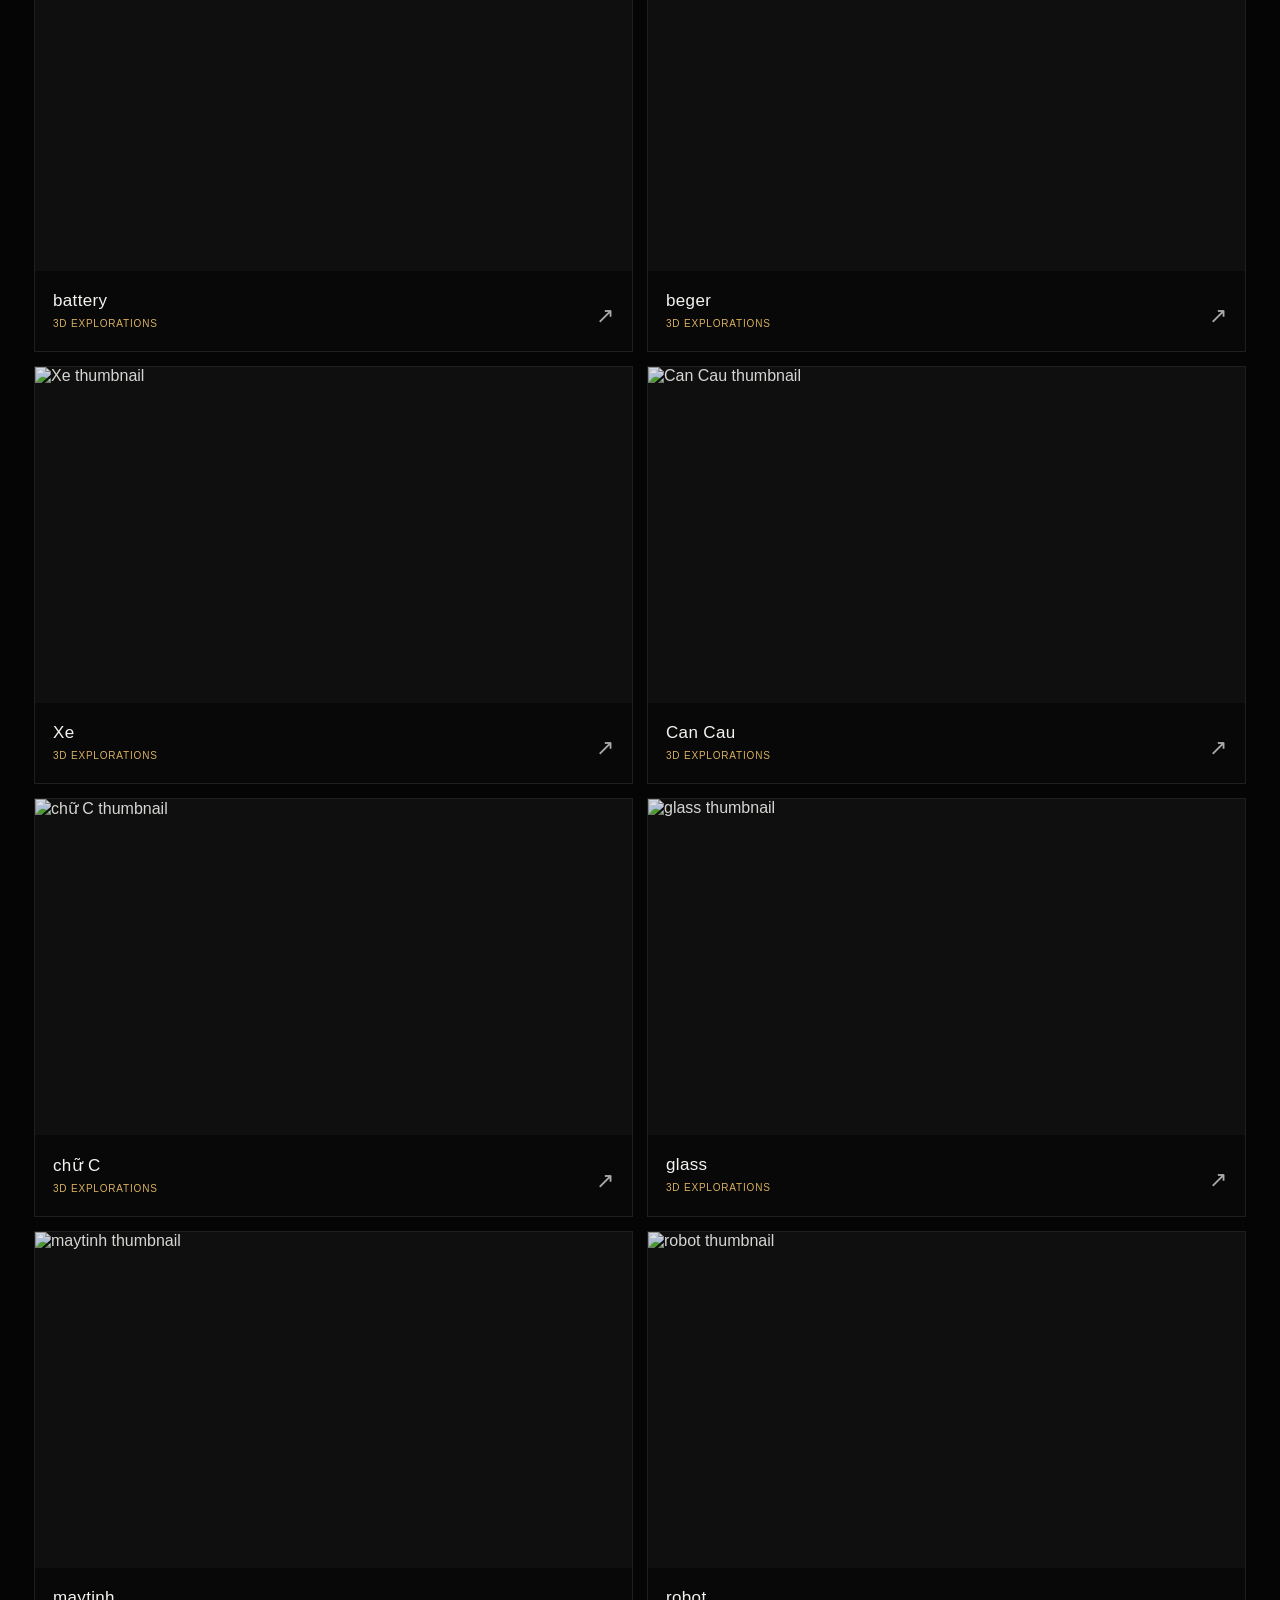
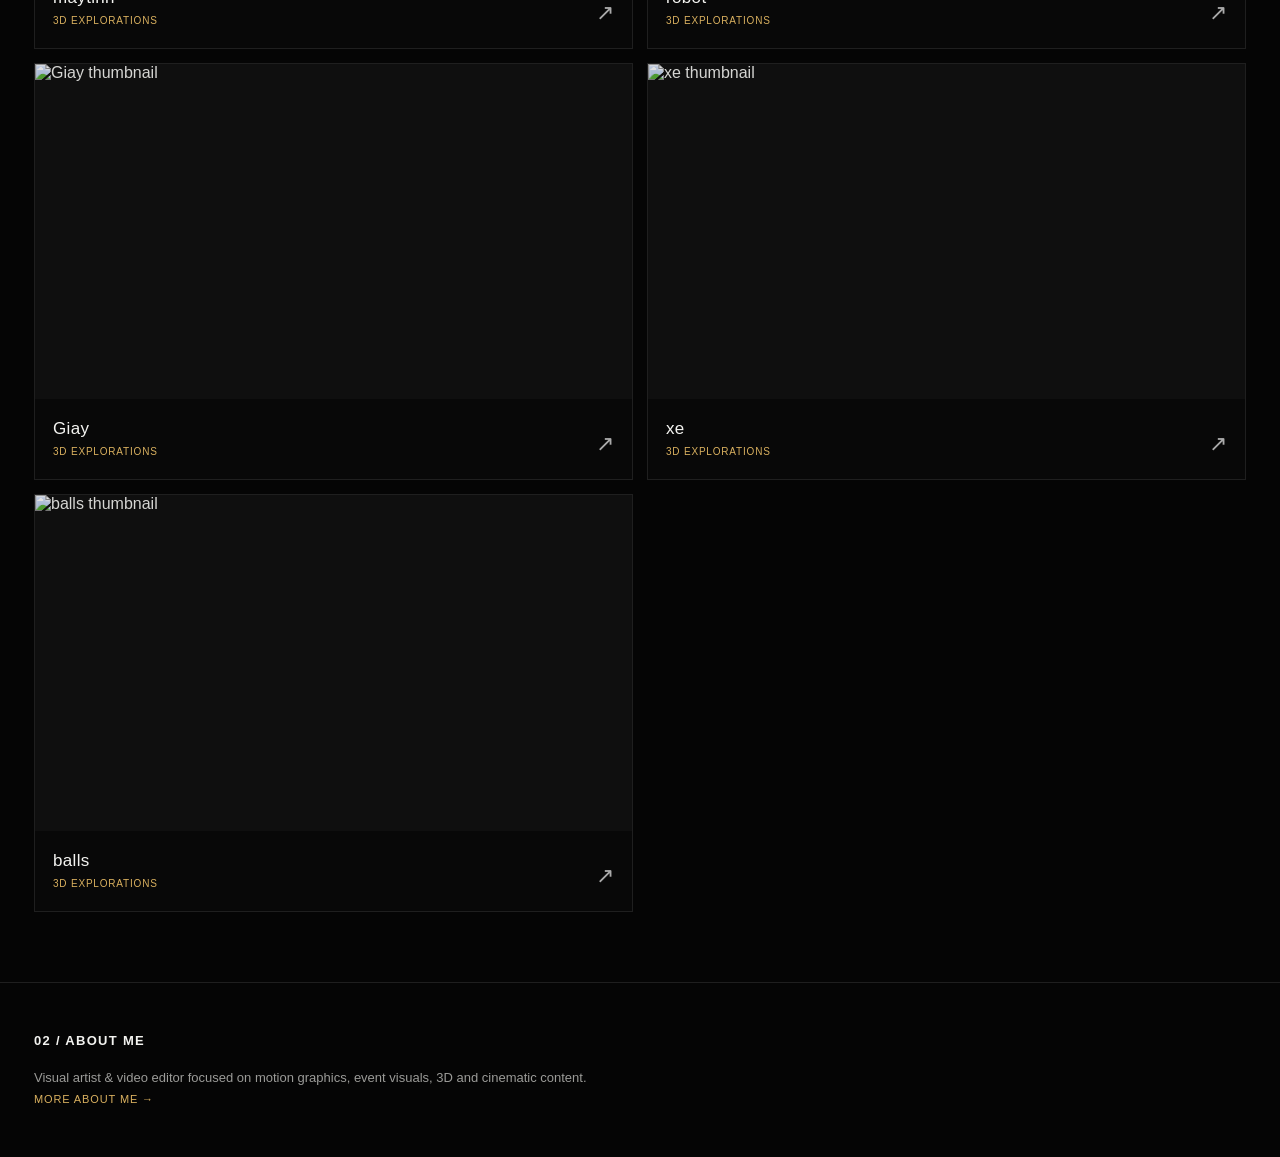
==== commit ff4ef15d: "Update" ====
--- a/index.html
+++ b/index.html
@@ -24,14 +24,14 @@
 .nav a{opacity:.78}.nav a:hover{opacity:1}
 
 .hero{
-  height:88vh; min-height:620px; position:relative; overflow:hidden;
+  width:100%; aspect-ratio:16 / 9; position:relative; overflow:hidden;
   border-bottom:1px solid var(--line);
   background:
     radial-gradient(circle at 50% 45%, rgba(255,255,255,.10), transparent 28%),
     radial-gradient(circle at 65% 40%, rgba(255,255,255,.055), transparent 20%),
     #030303;
 }
-.hero-video{position:absolute;inset:0;width:100%;height:100%;object-fit:cover}
+.hero-video{position:absolute;inset:0;width:100%;height:100%;object-fit:contain;object-position:center center}
 .hero-copy{
   position:absolute;left:34px;bottom:34px;right:34px;display:flex;justify-content:space-between;align-items:end;gap:20px;
 }
@@ -101,8 +101,7 @@
 .modal h2{font-size:40px;margin:28px 0 8px}.modal-category{color:var(--accent);font-size:10px;letter-spacing:.1em}
 @media(max-width:800px){
   .top{padding:18px}.logo{width:44px;height:44px}.nav{gap:16px;font-size:9px}
-  .hero{height:78vh;min-height:520px}.hero-copy{left:18px;right:18px}
-  .hero-video{object-fit:contain;object-position:center}
+  .hero-copy{left:18px;right:18px}
   .hero-copy{gap:10px}.hero-copy .role,.hero-copy .note{font-size:7.5px;letter-spacing:.06em}
   .grid{grid-template-columns:1fr}.section{padding:45px 18px 60px}
   .section-head{align-items:flex-start;flex-direction:column}.filters{gap:18px}
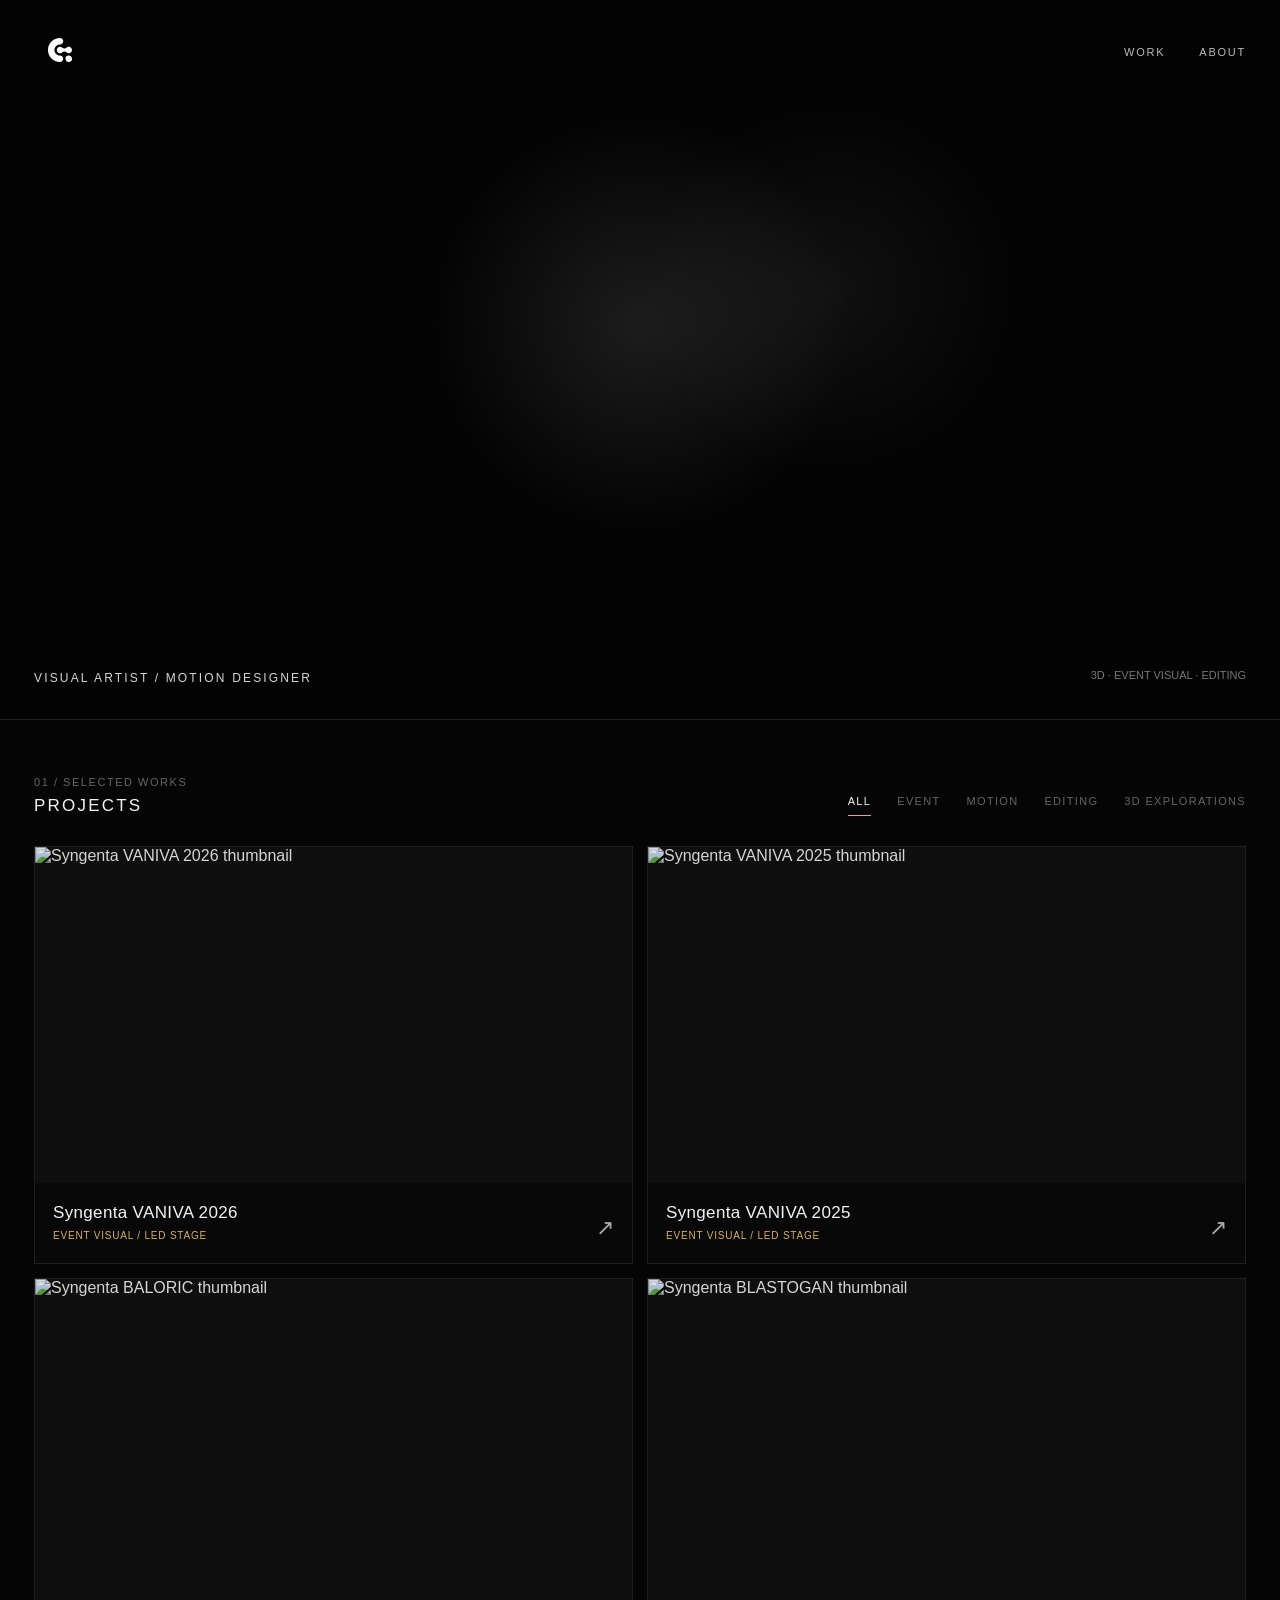
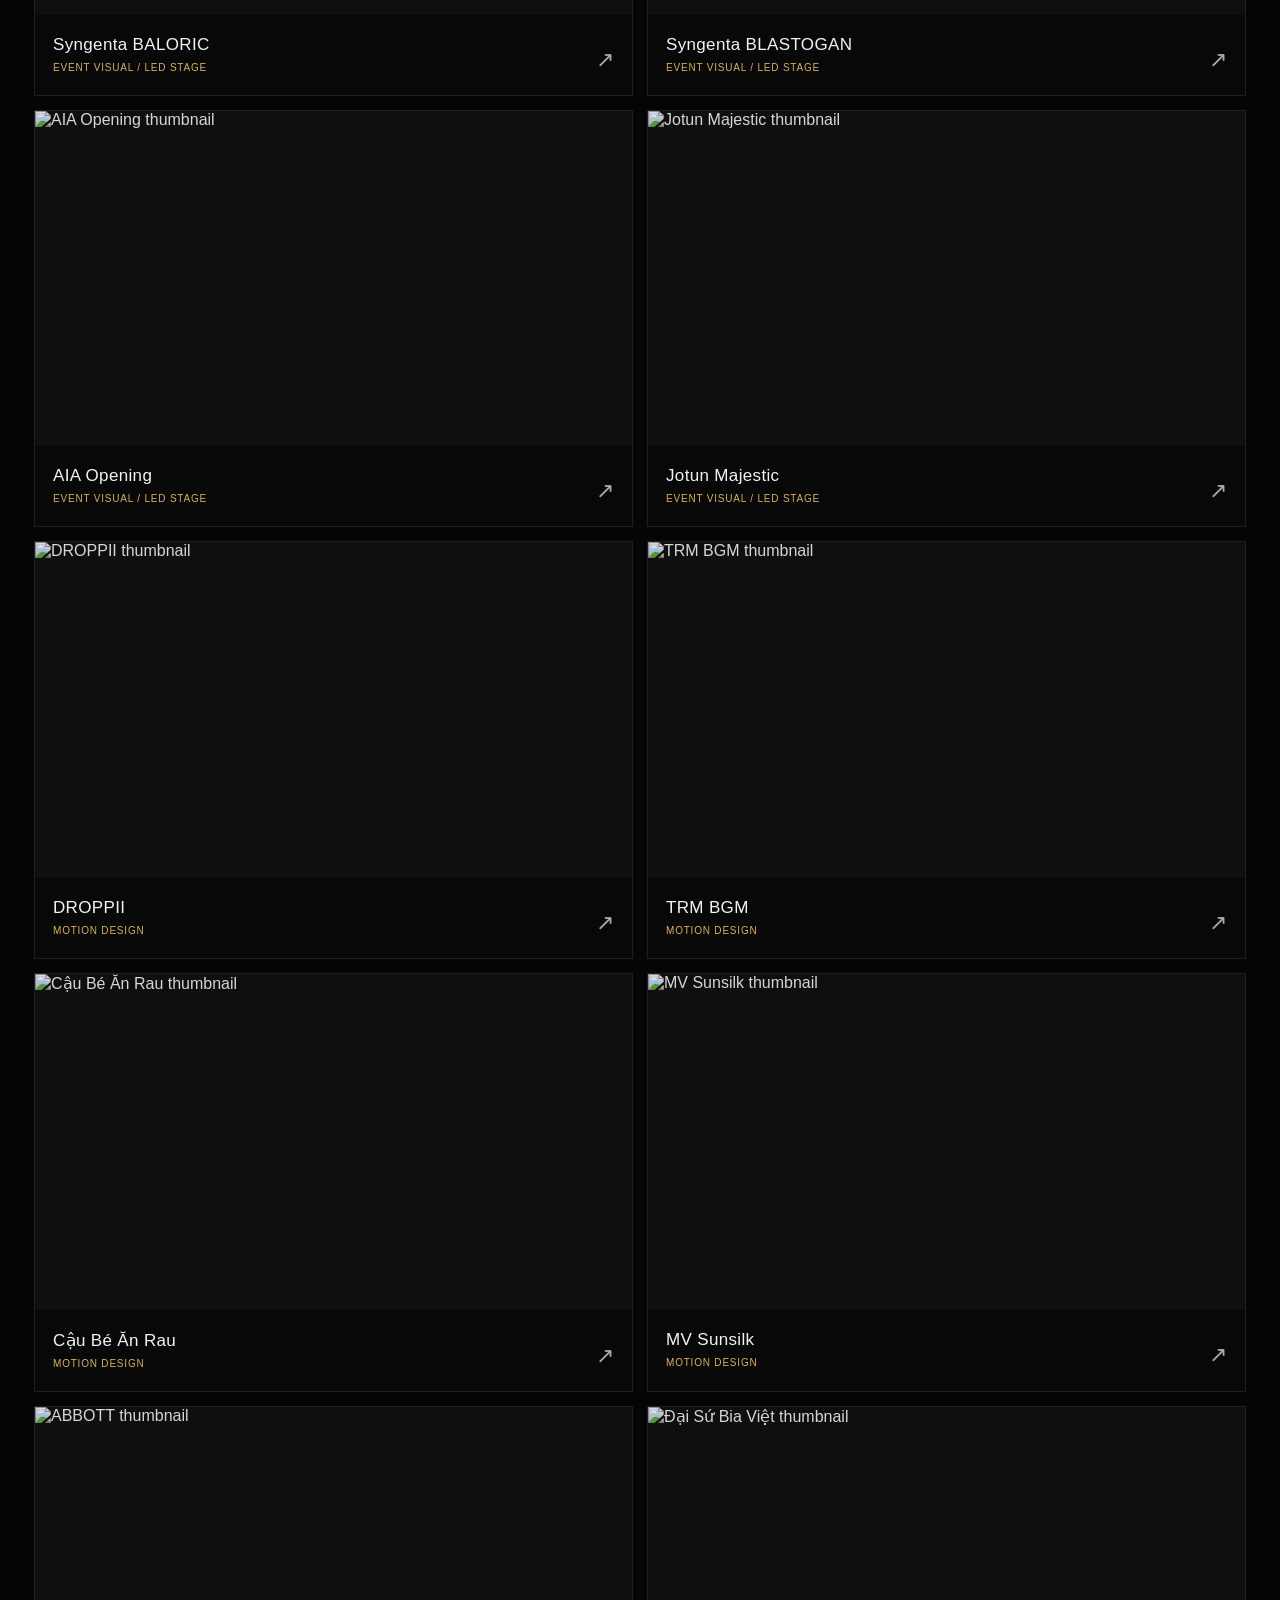
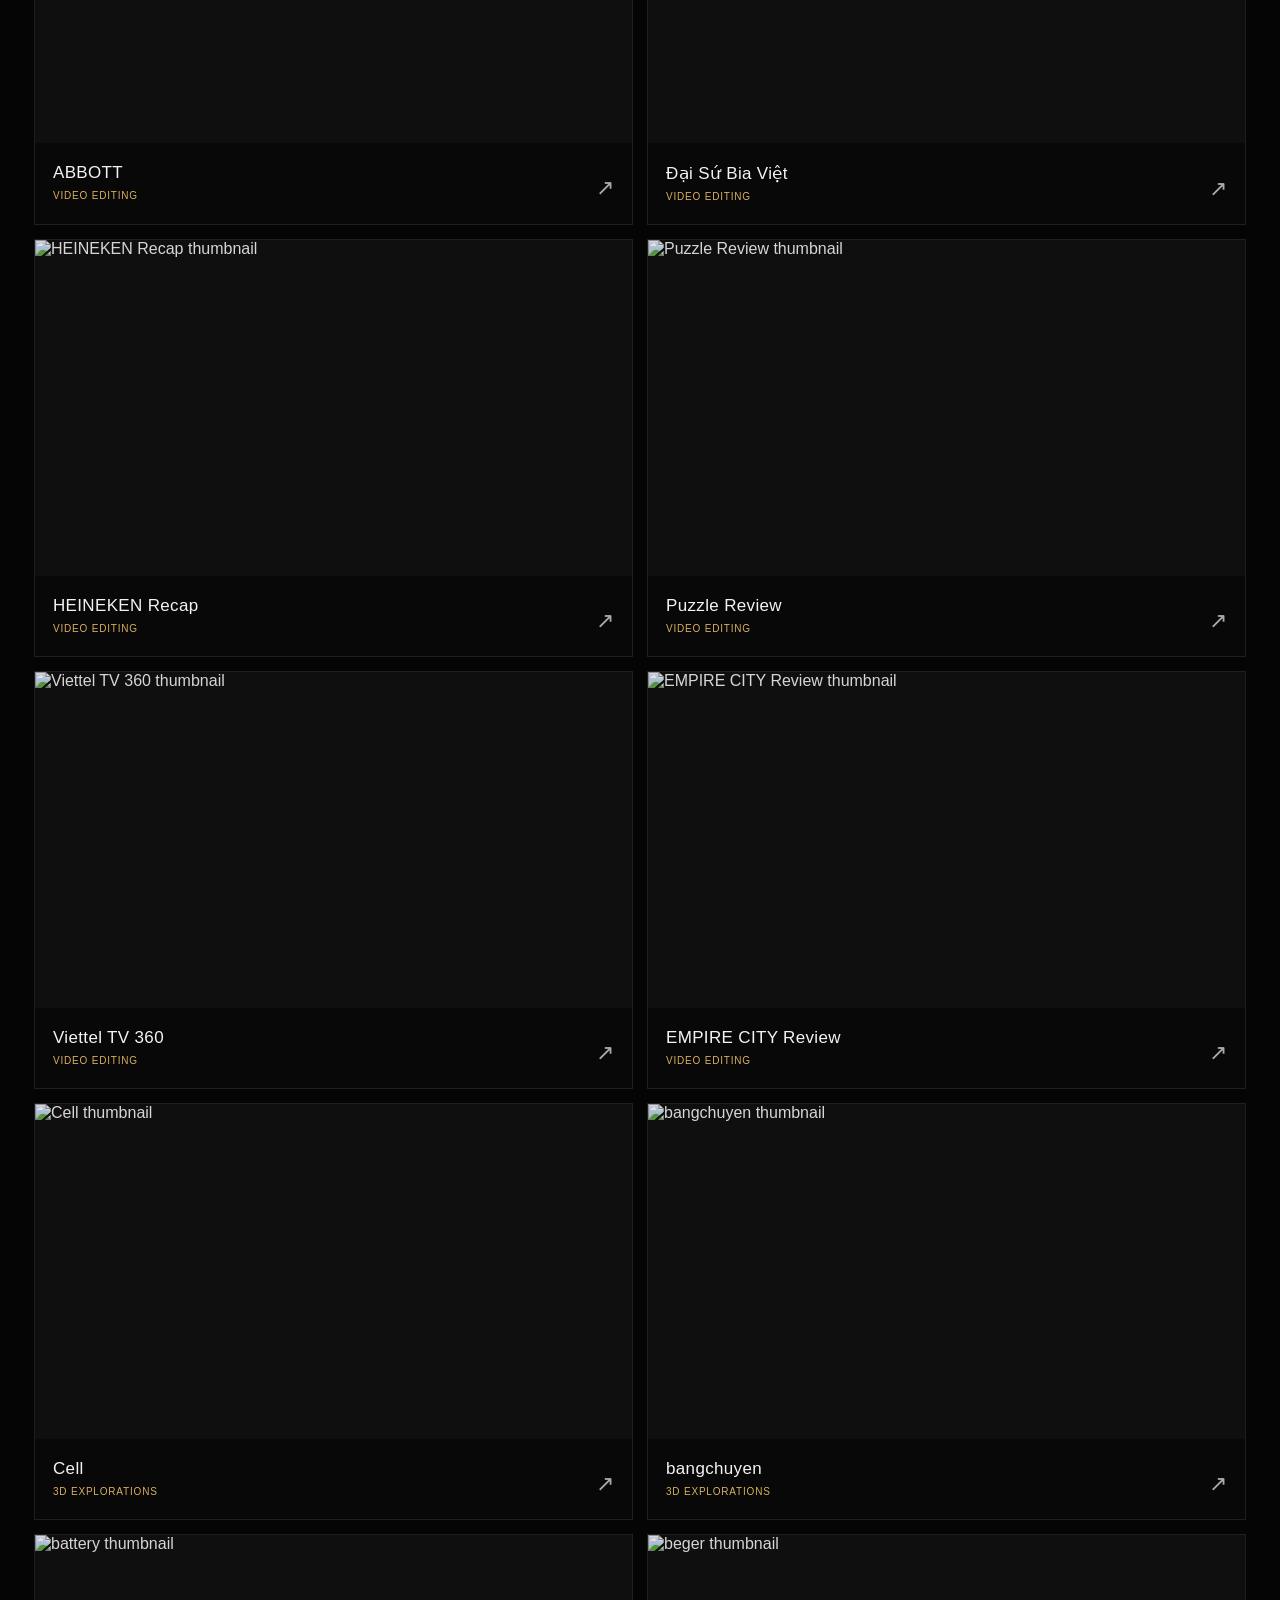
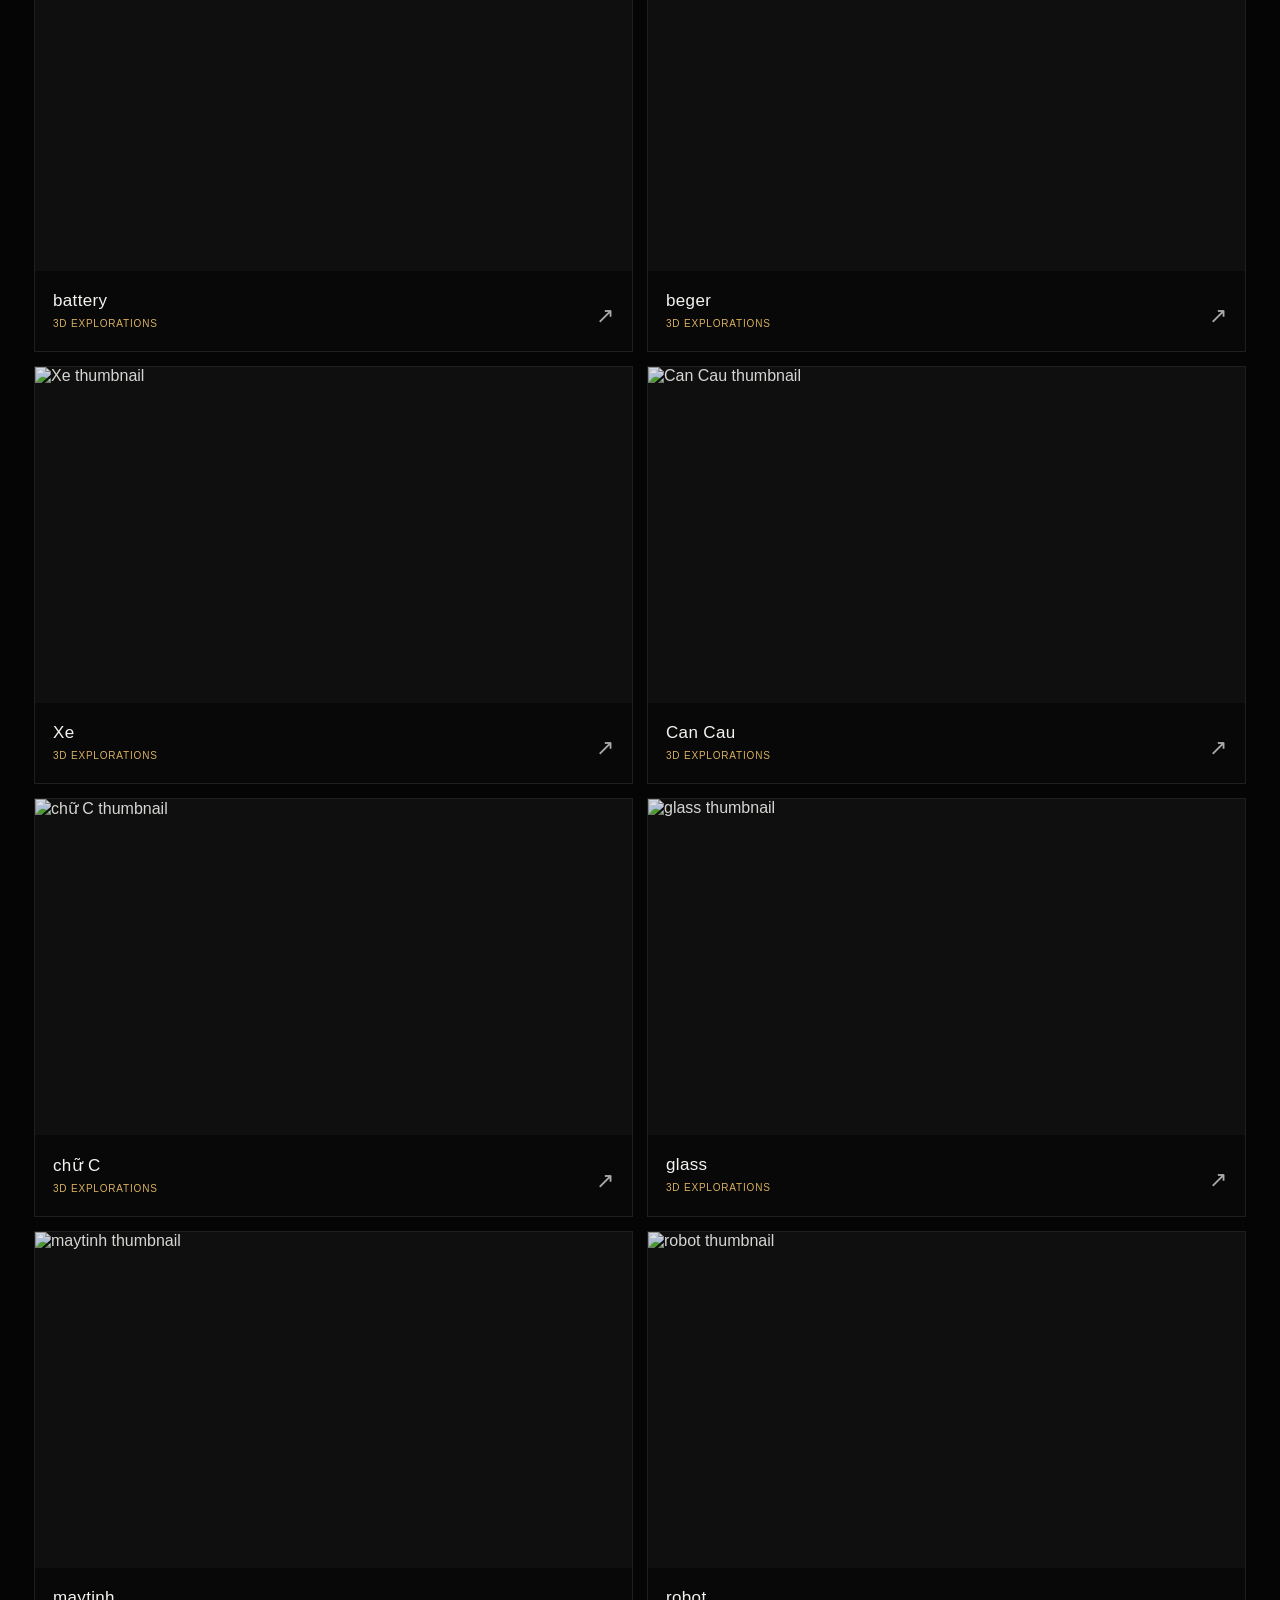
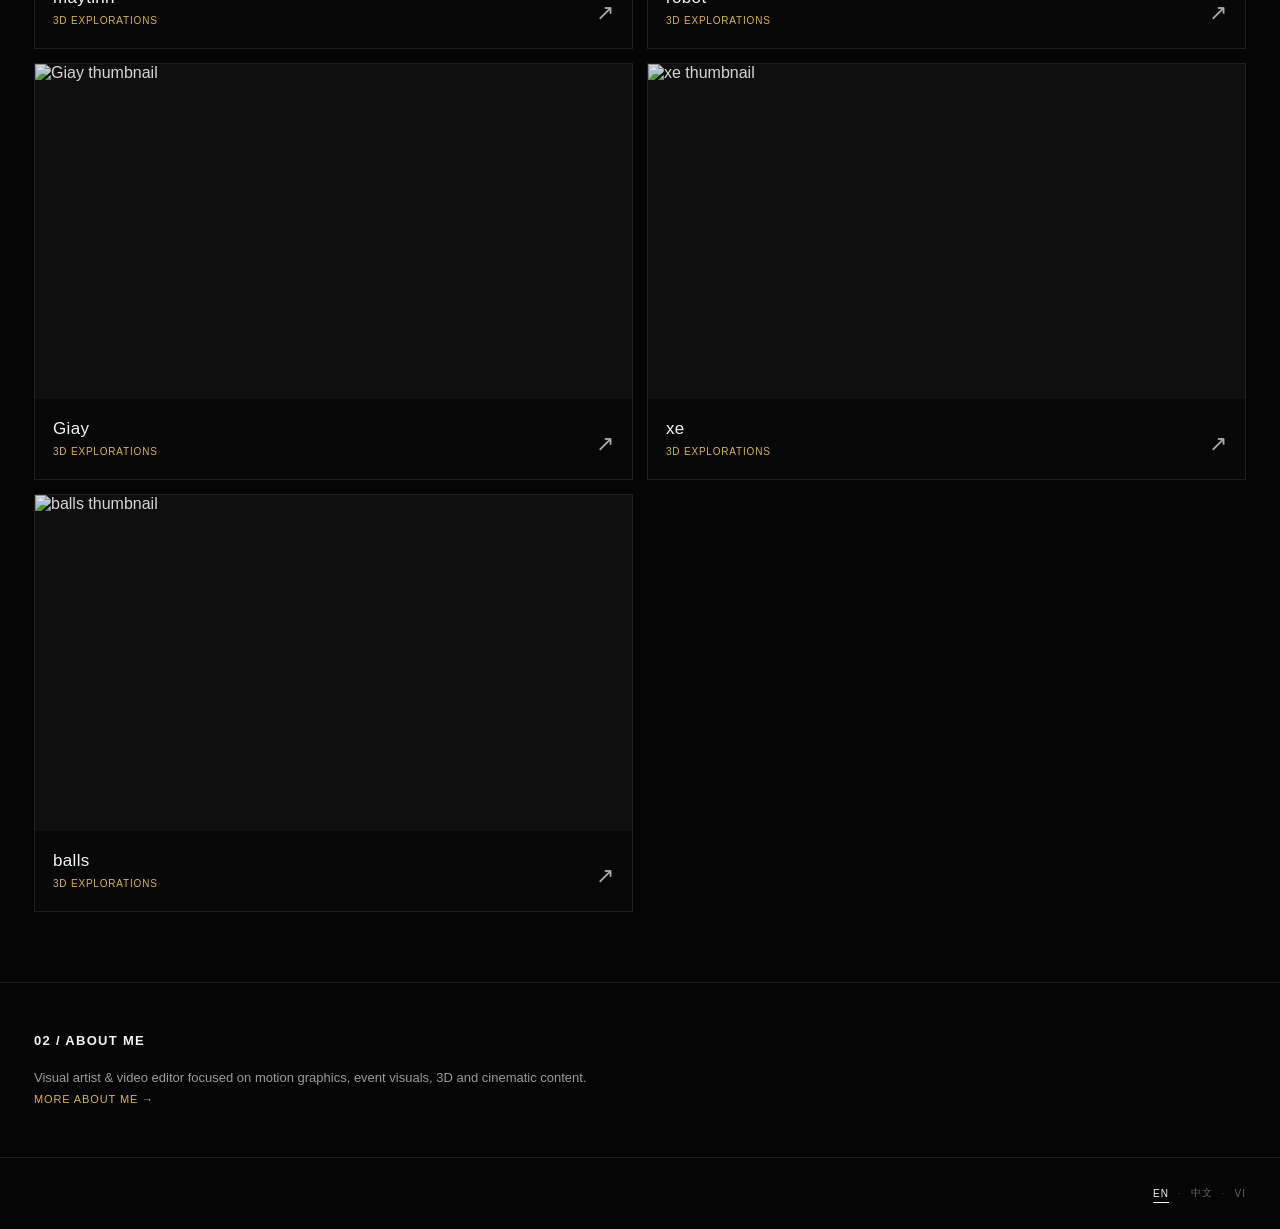
==== commit 6243215a: "Update" ====
--- a/index.html
+++ b/index.html
@@ -1,5 +1,5 @@
 <!DOCTYPE html>
-<html lang="vi">
+<html lang="en">
 <head>
 <meta charset="UTF-8" />
 <meta name="viewport" content="width=device-width, initial-scale=1.0" />
@@ -22,6 +22,12 @@
 .logo{width:52px;height:52px;object-fit:contain}
 .nav{display:flex;gap:34px;font-size:11px;letter-spacing:.16em}
 .nav a{opacity:.78}.nav a:hover{opacity:1}
+.site-footer{min-height:72px;border-top:1px solid var(--line);padding:0 34px;display:flex;align-items:center;justify-content:flex-end}
+.lang-switcher{display:flex;align-items:center;gap:9px;font-size:10px;letter-spacing:.1em}
+.lang-switcher button{appearance:none;border:0;background:transparent;padding:6px 0;color:#666;font-family:Arial,"Microsoft YaHei","PingFang SC",sans-serif;font-size:inherit;letter-spacing:inherit;transition:color .2s ease}
+.lang-switcher button:hover,.lang-switcher button.active{color:var(--text)}
+.lang-switcher button.active{text-decoration:underline;text-decoration-thickness:1px;text-underline-offset:5px}
+.lang-separator{color:#3f3f3f}
 
 .hero{
   width:100%; aspect-ratio:16 / 9; position:relative; overflow:hidden;
@@ -100,9 +106,10 @@
 .modal-media img{display:none;width:100%;height:100%;object-fit:contain}
 .modal h2{font-size:40px;margin:28px 0 8px}.modal-category{color:var(--accent);font-size:10px;letter-spacing:.1em}
 @media(max-width:800px){
-  .top{padding:18px}.logo{width:44px;height:44px}.nav{gap:16px;font-size:9px}
-  .hero-copy{left:18px;right:18px}
+  .top{height:34px;padding:0 18px;align-items:center;transform:translateY(4px)}.logo{width:24px;height:24px}.nav{gap:16px;font-size:9px}
+  .hero-copy{left:18px;right:18px;bottom:0;height:21%;align-items:center;transform:translateY(4px)}
   .hero-copy{gap:10px}.hero-copy .role,.hero-copy .note{font-size:7.5px;letter-spacing:.06em}
+  .site-footer{min-height:76px;padding:0 18px;justify-content:center}.lang-switcher{gap:12px;font-size:11px}
   .grid{grid-template-columns:1fr}.section{padding:45px 18px 60px}
   .section-head{align-items:flex-start;flex-direction:column}.filters{gap:18px}
   .info-row{grid-template-columns:1fr}.info-box{border-right:0;border-bottom:1px solid var(--line);padding:35px 18px}
@@ -112,31 +119,31 @@
 </head>
 <body>
 <header class="top">
-  <a href="index.html"><img class="logo" src="assets/logo.png" alt="Logo"></a>
+  <a href="index.html"><img class="logo" src="assets/LogoC.svg" alt="Logo"></a>
   <nav class="nav">
-    <a href="index.html#work">WORK</a><a href="about.html">ABOUT</a>
+    <a href="index.html#work" data-i18n="work">WORK</a><a href="about.html" data-i18n="about">ABOUT</a>
   </nav>
 </header>
 
 <section class="hero" id="top">
   <video class="hero-video" autoplay muted loop playsinline>
-    <source src="assets/videos/giay_1.mp4" type="video/mp4">
+    <source src="assets/videos/giay_2.mp4" type="video/mp4">
   </video>
   <div class="hero-copy">
-    <div class="role">VISUAL ARTIST / MOTION DESIGNER</div>
-    <div class="note">3D · EVENT VISUAL · EDITING</div>
+    <div class="role" data-i18n="role">VISUAL ARTIST / MOTION DESIGNER</div>
+    <div class="note" data-i18n="disciplines">3D · EVENT VISUAL · EDITING</div>
   </div>
 </section>
 
 <section class="section" id="work">
   <div class="section-head">
-    <div><div class="eyebrow">01 / SELECTED WORKS</div><div class="section-title">PROJECTS</div></div>
+    <div><div class="eyebrow" data-i18n="selectedWorks">01 / SELECTED WORKS</div><div class="section-title" data-i18n="projects">PROJECTS</div></div>
     <div class="filters">
-      <button class="filter active" data-filter="ALL">ALL</button>
-      <button class="filter" data-filter="EVENT">EVENT</button>
-      <button class="filter" data-filter="MOTION">MOTION</button>
-      <button class="filter" data-filter="EDITING">EDITING</button>
-      <button class="filter" data-filter="3D">3D EXPLORATIONS</button>
+      <button class="filter active" data-filter="ALL" data-i18n="all">ALL</button>
+      <button class="filter" data-filter="EVENT" data-i18n="event">EVENT</button>
+      <button class="filter" data-filter="MOTION" data-i18n="motion">MOTION</button>
+      <button class="filter" data-filter="EDITING" data-i18n="editing">EDITING</button>
+      <button class="filter" data-filter="3D" data-i18n="explorations">3D EXPLORATIONS</button>
     </div>
   </div>
 
@@ -262,24 +269,29 @@
 
 <section class="info-row">
   <div class="info-box" id="about">
-    <h4><a href="about.html">02 / ABOUT ME</a></h4>
-    <p>Visual artist & video editor focused on motion graphics, event visuals, 3D and cinematic content.</p>
-    <a class="cta" href="about.html">MORE ABOUT ME →</a>
+    <h4><a href="about.html" data-i18n="aboutKicker">02 / ABOUT ME</a></h4>
+    <p data-i18n="aboutPreview">Visual artist & video editor focused on motion graphics, event visuals, 3D and cinematic content.</p>
+    <a class="cta" href="about.html" data-i18n="moreAbout">MORE ABOUT ME →</a>
   </div>
 </section>
 
+<footer class="site-footer">
+  <div class="lang-switcher" aria-label="Language selector"><button type="button" data-lang="en">EN</button><span class="lang-separator">·</span><button type="button" data-lang="zh" lang="zh-CN">中文</button><span class="lang-separator">·</span><button type="button" data-lang="vi">VI</button></div>
+</footer>
+
 <div class="modal" id="modal">
-  <button class="close" id="close">CLOSE ×</button>
+  <button class="close" id="close" data-i18n="close">CLOSE ×</button>
   <div class="modal-inner">
     <div class="modal-media">
       <iframe id="projectVideo" title="Project video" allow="autoplay; encrypted-media; picture-in-picture" allowfullscreen></iframe>
       <img id="projectImage" src="" alt="Project preview">
     </div>
-    <h2 id="modalTitle">PROJECT</h2>
-    <div class="modal-category" id="modalCategory">EVENT VISUAL / LED STAGE</div>
+    <h2 id="modalTitle" data-i18n="project">PROJECT</h2>
+    <div class="modal-category" id="modalCategory" data-i18n="eventCategory">EVENT VISUAL / LED STAGE</div>
   </div>
 </div>
 
+<script src="i18n.js"></script>
 <script>
 const filters=[...document.querySelectorAll('.filter')];
 const cards=[...document.querySelectorAll('.card')];
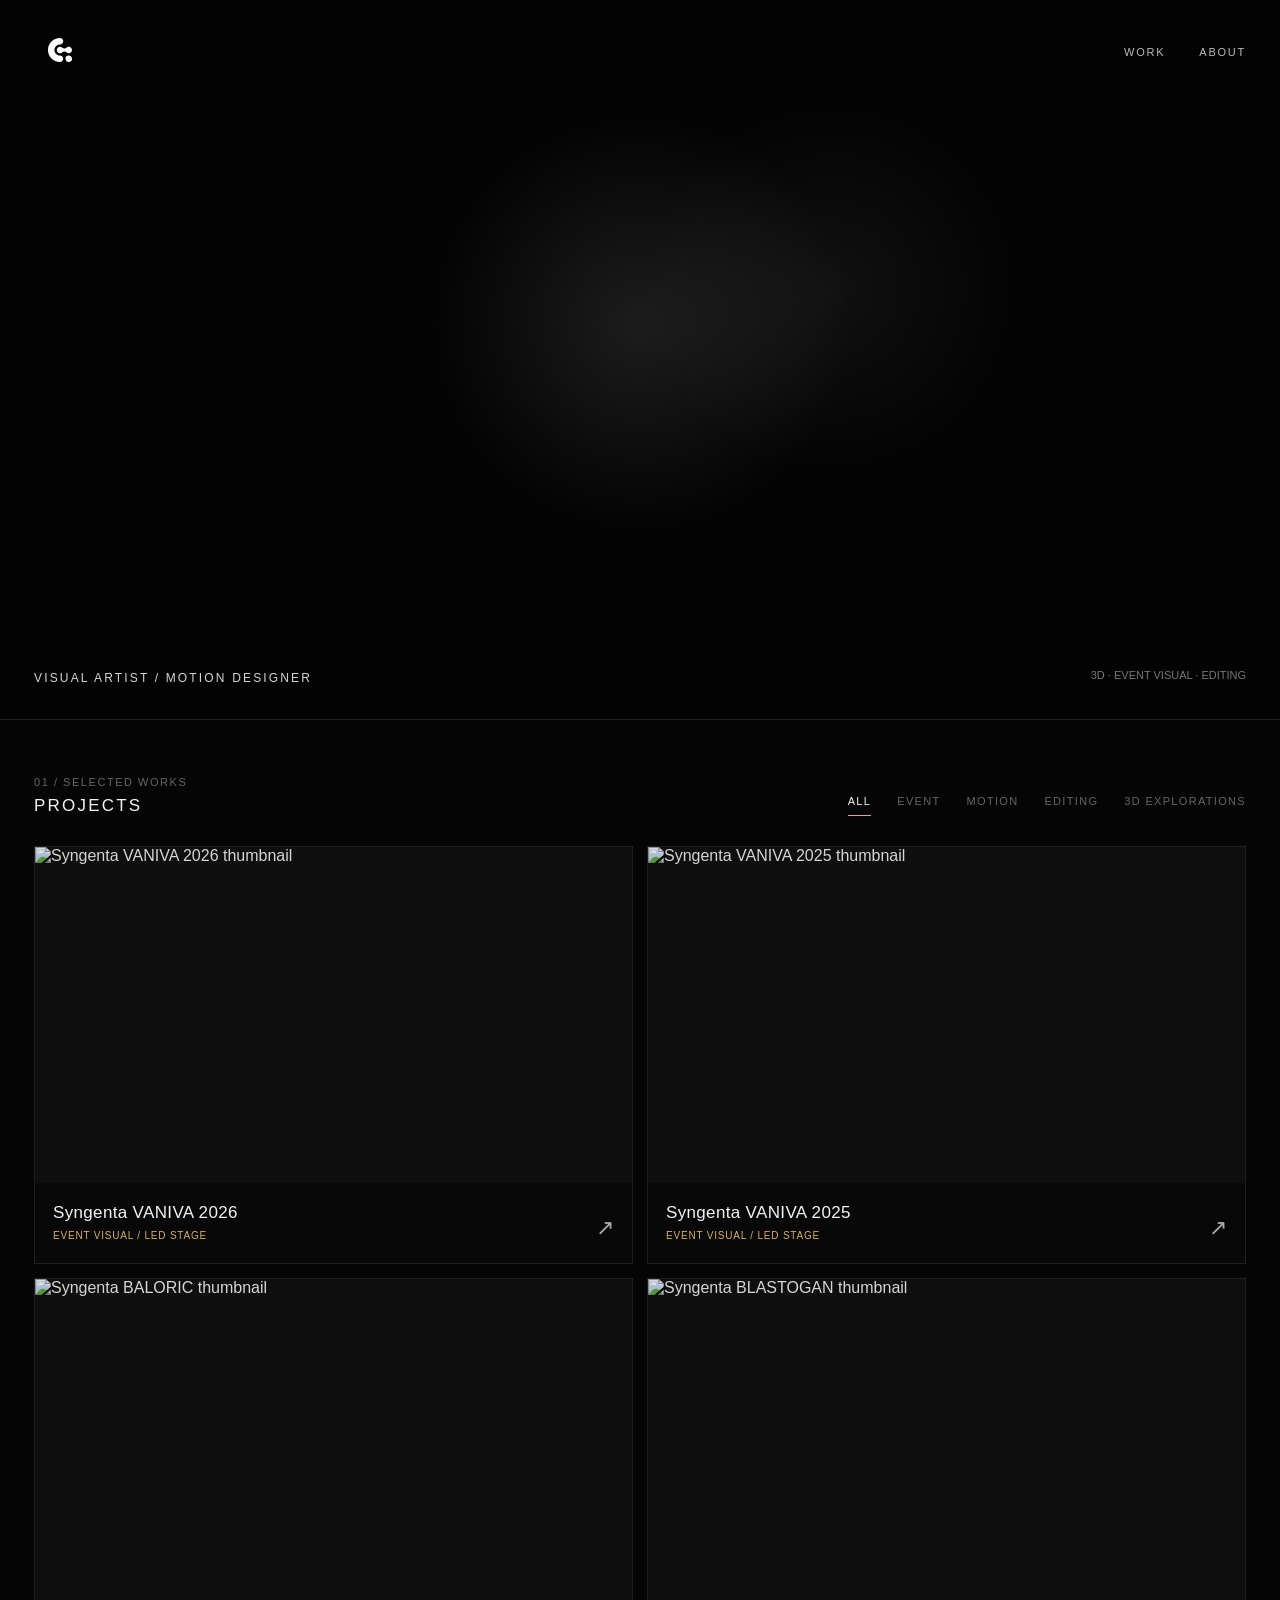
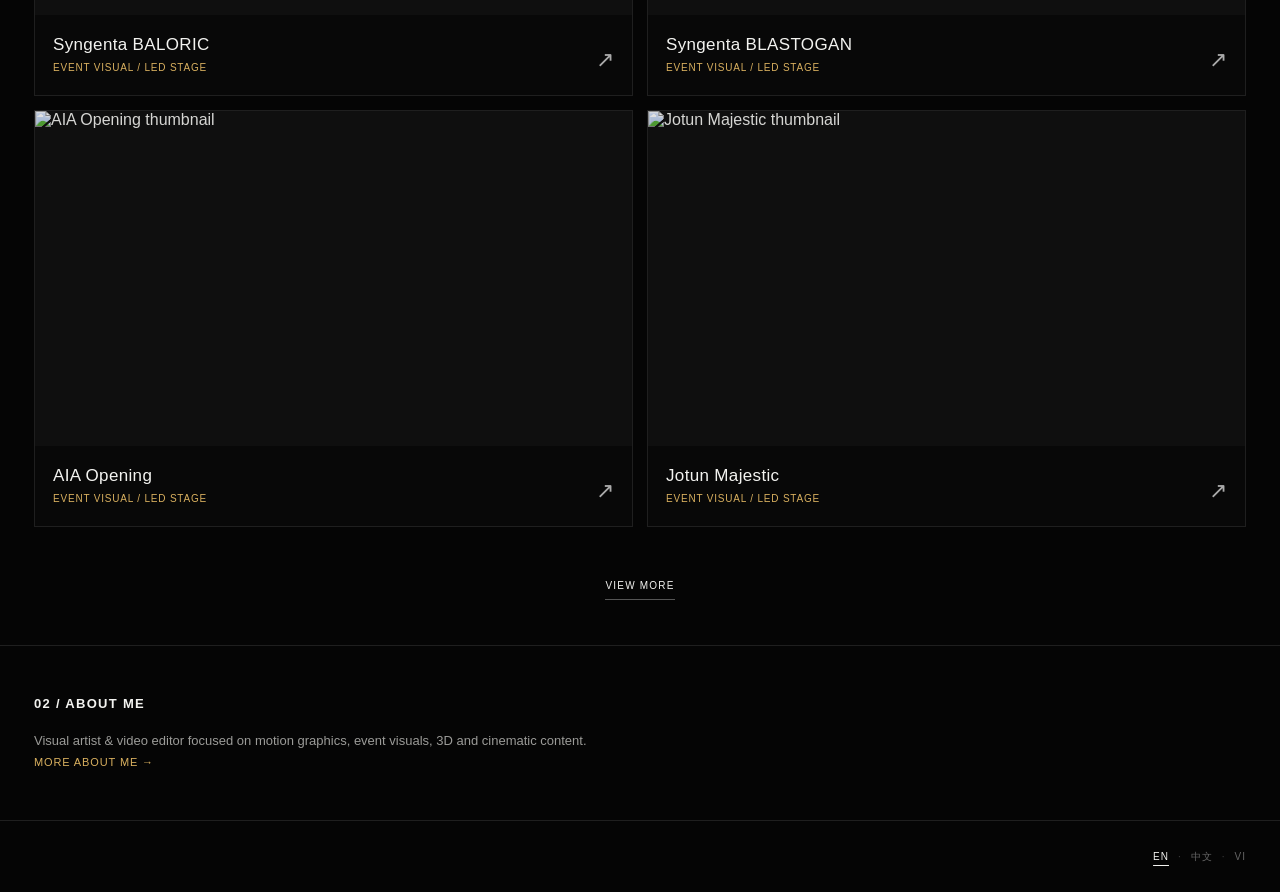
==== commit 356b5b58: "Update" ====
--- a/index.html
+++ b/index.html
@@ -63,6 +63,8 @@
 .card[data-cat="EDITING"]{order:3}
 .card[data-cat="3D"]{order:4}
 .card:hover{transform:translateY(-3px);border-color:#383838}
+.card.reveal{animation:cardReveal .45s ease both}
+@keyframes cardReveal{from{opacity:0;transform:translateY(12px)}to{opacity:1;transform:translateY(0)}}
 .thumb{
   aspect-ratio:16/9;position:relative;overflow:hidden;
   background:#111;
@@ -83,6 +85,11 @@
 .meta h3{margin:0 0 7px;font-size:17px;font-weight:500;letter-spacing:.02em}
 .meta p{margin:0;font-size:10px;color:var(--accent);letter-spacing:.08em}
 .arrow{font-size:22px;color:#aaa}
+.projects-more{display:flex;justify-content:center;margin:45px 0;padding:0}
+#work{padding-bottom:0}
+.view-more{border:0;border-bottom:1px solid #555;background:transparent;color:var(--text);padding:8px 0;font-size:10px;letter-spacing:.12em;transition:border-color .2s ease,color .2s ease}
+.view-more:hover{border-bottom-color:var(--accent);color:var(--accent)}
+.view-more[hidden]{display:none}
 
 .info-row{
   border-top:1px solid var(--line);display:grid;grid-template-columns:1fr;
@@ -110,6 +117,7 @@
   .hero-copy{left:18px;right:18px;bottom:0;height:21%;align-items:center;transform:translateY(4px)}
   .hero-copy{gap:10px}.hero-copy .role,.hero-copy .note{font-size:7.5px;letter-spacing:.06em}
   .site-footer{min-height:76px;padding:0 18px;justify-content:center}.lang-switcher{gap:12px;font-size:11px}
+  .projects-more{margin:30px 0;padding:0}
   .grid{grid-template-columns:1fr}.section{padding:45px 18px 60px}
   .section-head{align-items:flex-start;flex-direction:column}.filters{gap:18px}
   .info-row{grid-template-columns:1fr}.info-box{border-right:0;border-bottom:1px solid var(--line);padding:35px 18px}
@@ -265,6 +273,7 @@
       <div class="meta"><div><h3>MV Sunsilk</h3><p>MOTION DESIGN</p></div><span class="arrow">↗</span></div>
     </article>
   </div>
+  <div class="projects-more"><button class="view-more" id="viewMore" type="button" data-i18n="viewMore">VIEW MORE</button></div>
 </section>
 
 <section class="info-row">
@@ -295,6 +304,41 @@
 <script>
 const filters=[...document.querySelectorAll('.filter')];
 const cards=[...document.querySelectorAll('.card')];
+const grid=document.getElementById('grid');
+const viewMore=document.getElementById('viewMore');
+const mobileProjects=window.matchMedia('(max-width:800px)');
+const pageSize=()=>mobileProjects.matches?4:6;
+const categoryOrder={EVENT:1,MOTION:2,EDITING:3,'3D':4};
+const moreLabels={en:{more:'VIEW MORE',less:'SHOW LESS'},zh:{more:'查看更多',less:'收起'},vi:{more:'XEM THÊM',less:'THU GỌN'}};
+let activeFilter='ALL';
+let visibleCount=pageSize();
+
+const currentLanguage=()=>document.documentElement.lang==='zh-CN'?'zh':document.documentElement.lang;
+const matchingCards=()=>cards
+  .filter(card=>activeFilter==='ALL'||card.dataset.cat.split(' ').includes(activeFilter))
+  .sort((a,b)=>activeFilter==='ALL'?(categoryOrder[a.dataset.cat]-categoryOrder[b.dataset.cat]):0);
+
+const updateMoreLabel=()=>{
+  const matches=matchingCards();
+  const expanded=visibleCount>=matches.length;
+  const labels=moreLabels[currentLanguage()]||moreLabels.en;
+  viewMore.dataset.i18n=expanded?'showLess':'viewMore';
+  viewMore.textContent=expanded?labels.less:labels.more;
+};
+
+const renderProjects=(animateFrom=Infinity)=>{
+  const matches=matchingCards();
+  cards.forEach(card=>{card.style.display='none';card.classList.remove('reveal')});
+  matches.slice(0,visibleCount).forEach((card,index)=>{
+    card.style.display='block';
+    if(index>=animateFrom){
+      card.classList.add('reveal');
+      card.addEventListener('animationend',()=>card.classList.remove('reveal'),{once:true});
+    }
+  });
+  viewMore.hidden=matches.length<=pageSize();
+  updateMoreLabel();
+};
 document.querySelectorAll('.thumb video').forEach(preview=>{
   const card=preview.closest('.card');
   card.addEventListener('mouseenter',()=>preview.play().catch(()=>{}));
@@ -305,12 +349,25 @@
 });
 filters.forEach(btn=>btn.addEventListener('click',()=>{
   filters.forEach(x=>x.classList.remove('active')); btn.classList.add('active');
-  const f=btn.dataset.filter;
-  cards.forEach(card=>{
-    const show=f==='ALL'||card.dataset.cat.split(' ').includes(f);
-    card.style.display=show?'block':'none';
-  });
+  activeFilter=btn.dataset.filter;
+  visibleCount=pageSize();
+  renderProjects();
 }));
+viewMore.addEventListener('click',()=>{
+  const matches=matchingCards();
+  if(visibleCount>=matches.length){
+    visibleCount=pageSize();
+    renderProjects();
+    grid.scrollIntoView({behavior:'smooth',block:'start'});
+  }else{
+    const previousCount=visibleCount;
+    visibleCount=Math.min(visibleCount+pageSize(),matches.length);
+    renderProjects(previousCount);
+  }
+});
+document.addEventListener('portfolio:languagechange',updateMoreLabel);
+mobileProjects.addEventListener('change',()=>{visibleCount=pageSize();renderProjects()});
+renderProjects();
 const modal=document.getElementById('modal');
 const projectVideo=document.getElementById('projectVideo');
 const projectImage=document.getElementById('projectImage');
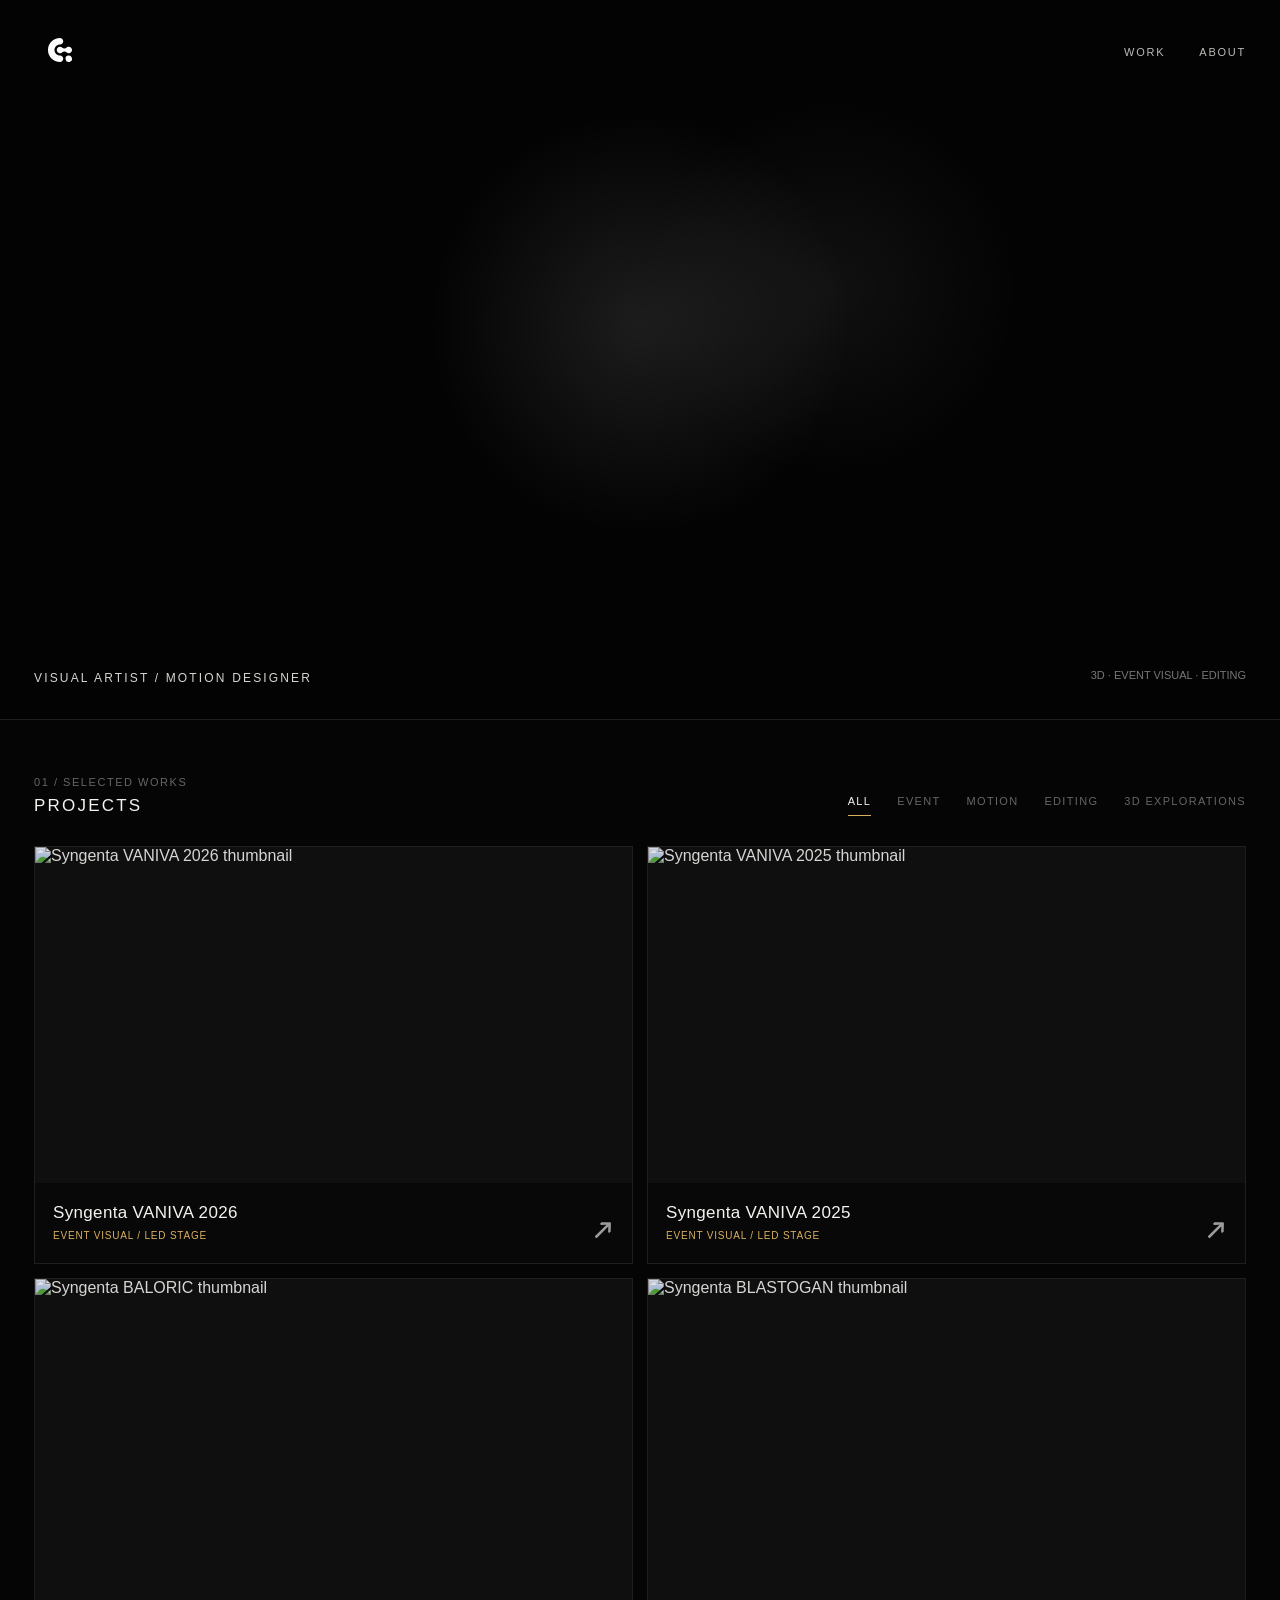
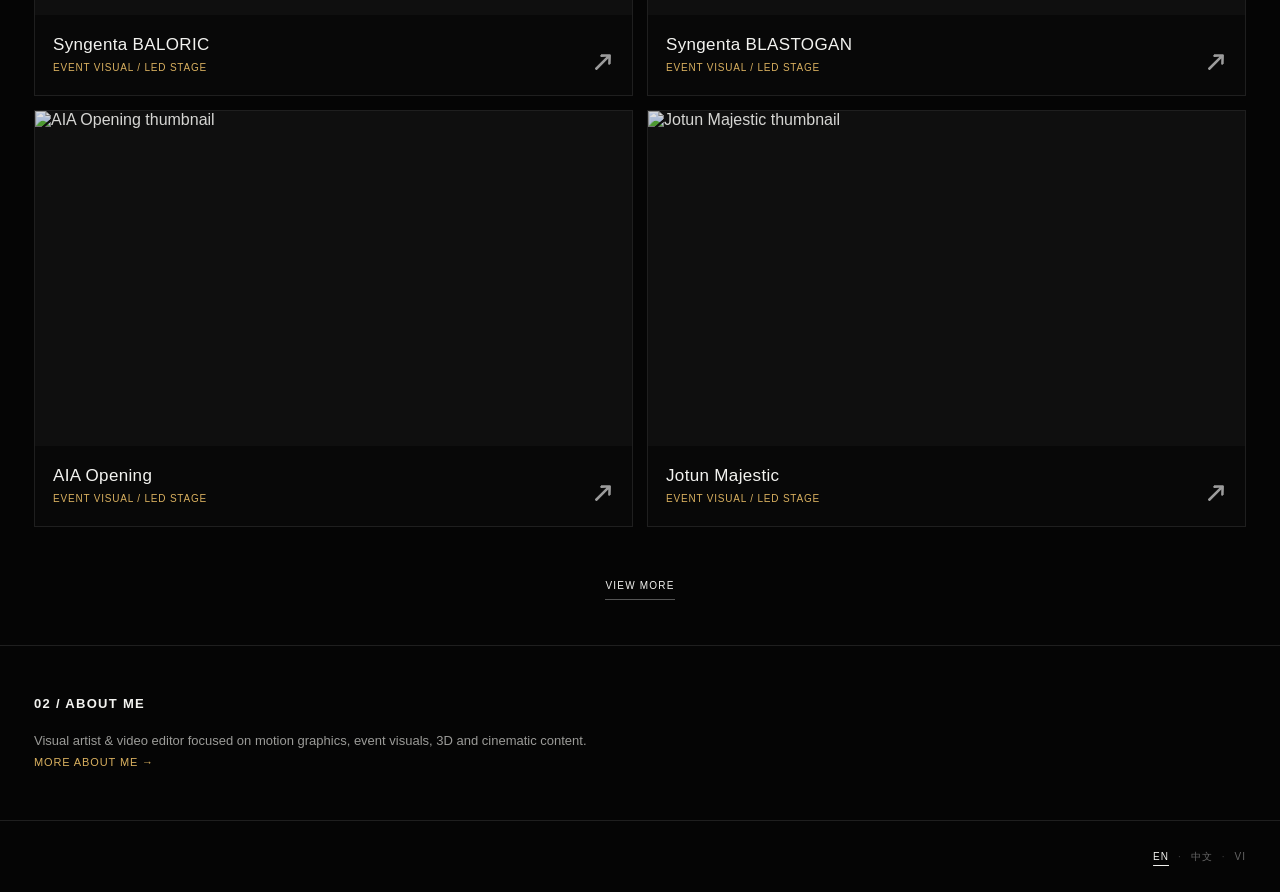
==== commit 9f2dae11: "update" ====
--- a/index.html
+++ b/index.html
@@ -3,6 +3,7 @@
 <head>
 <meta charset="UTF-8" />
 <meta name="viewport" content="width=device-width, initial-scale=1.0" />
+<link rel="icon" href="assets/images/favicon.svg" type="image/svg+xml" />
 <title>Cường — Visual Artist</title>
 <style>
 :root{
@@ -84,7 +85,22 @@
 .meta{padding:20px 18px 22px;display:flex;justify-content:space-between;align-items:end;gap:16px}
 .meta h3{margin:0 0 7px;font-size:17px;font-weight:500;letter-spacing:.02em}
 .meta p{margin:0;font-size:10px;color:var(--accent);letter-spacing:.08em}
-.arrow{font-size:22px;color:#aaa}
+.arrow{
+  display:inline-block;
+  width:22px;
+  height:22px;
+  font-size:0;
+  line-height:0;
+  vertical-align:middle;
+  background-image:url('arrow.svg');
+  background-repeat:no-repeat;
+  background-position:center;
+  background-size:contain;
+  transform:rotate(-45deg);
+  transform-origin:center;
+  filter:brightness(0) invert(.67);
+  opacity:.9;
+}
 .projects-more{display:flex;justify-content:center;margin:45px 0;padding:0}
 #work{padding-bottom:0}
 .view-more{border:0;border-bottom:1px solid #555;background:transparent;color:var(--text);padding:8px 0;font-size:10px;letter-spacing:.12em;transition:border-color .2s ease,color .2s ease}
@@ -163,6 +179,14 @@
     <article class="card" data-cat="3D" data-video="U-yZNqQVyns" data-title="Cell" data-category="3D EXPLORATIONS">
       <div class="thumb"><img src="https://i.ytimg.com/vi/U-yZNqQVyns/hqdefault.jpg" alt="Cell thumbnail" loading="lazy"></div>
       <div class="meta"><div><h3>Cell</h3><p>3D EXPLORATIONS</p></div><span class="arrow">↗</span></div>
+    </article>
+    <article class="card" data-cat="3D" data-video="s-7-mFGLNQ8" data-title="Space" data-category="3D EXPLORATIONS">
+      <div class="thumb"><img src="https://i.ytimg.com/vi/s-7-mFGLNQ8/hqdefault.jpg" alt="Space thumbnail" loading="lazy"></div>
+      <div class="meta"><div><h3>Space</h3><p>3D EXPLORATIONS</p></div><span class="arrow">&#8599;</span></div>
+    </article>
+    <article class="card" data-cat="3D" data-video="JmCjvyX5h0M" data-title="NesCafe" data-category="3D EXPLORATIONS">
+      <div class="thumb"><img src="https://i.ytimg.com/vi/JmCjvyX5h0M/hqdefault.jpg" alt="NesCafe thumbnail" loading="lazy"></div>
+      <div class="meta"><div><h3>NesCafe</h3><p>3D EXPLORATIONS</p></div><span class="arrow">&#8599;</span></div>
     </article>
     <article class="card" data-cat="3D" data-video="sYf1fS3Aq9I" data-title="bangchuyen" data-category="3D EXPLORATIONS">
       <div class="thumb"><img src="https://i.ytimg.com/vi/sYf1fS3Aq9I/hqdefault.jpg" alt="bangchuyen thumbnail" loading="lazy"></div>
